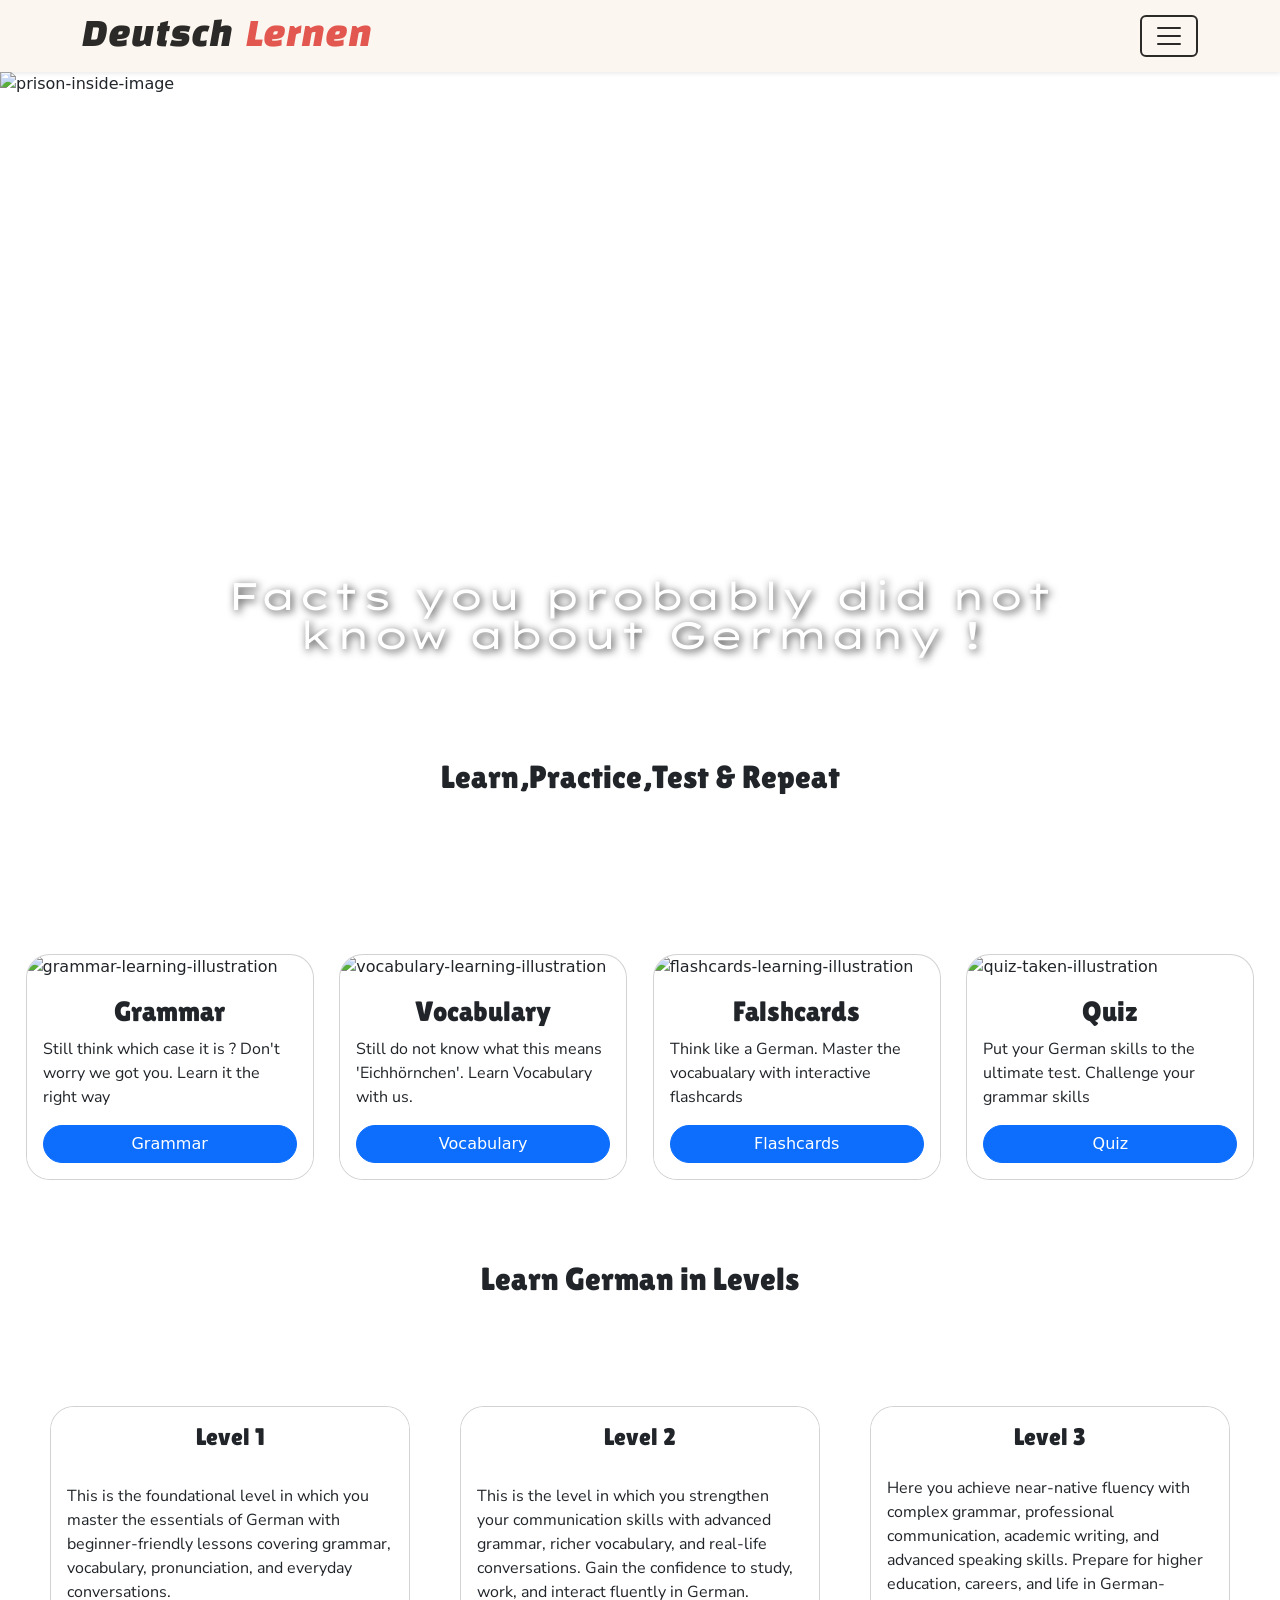
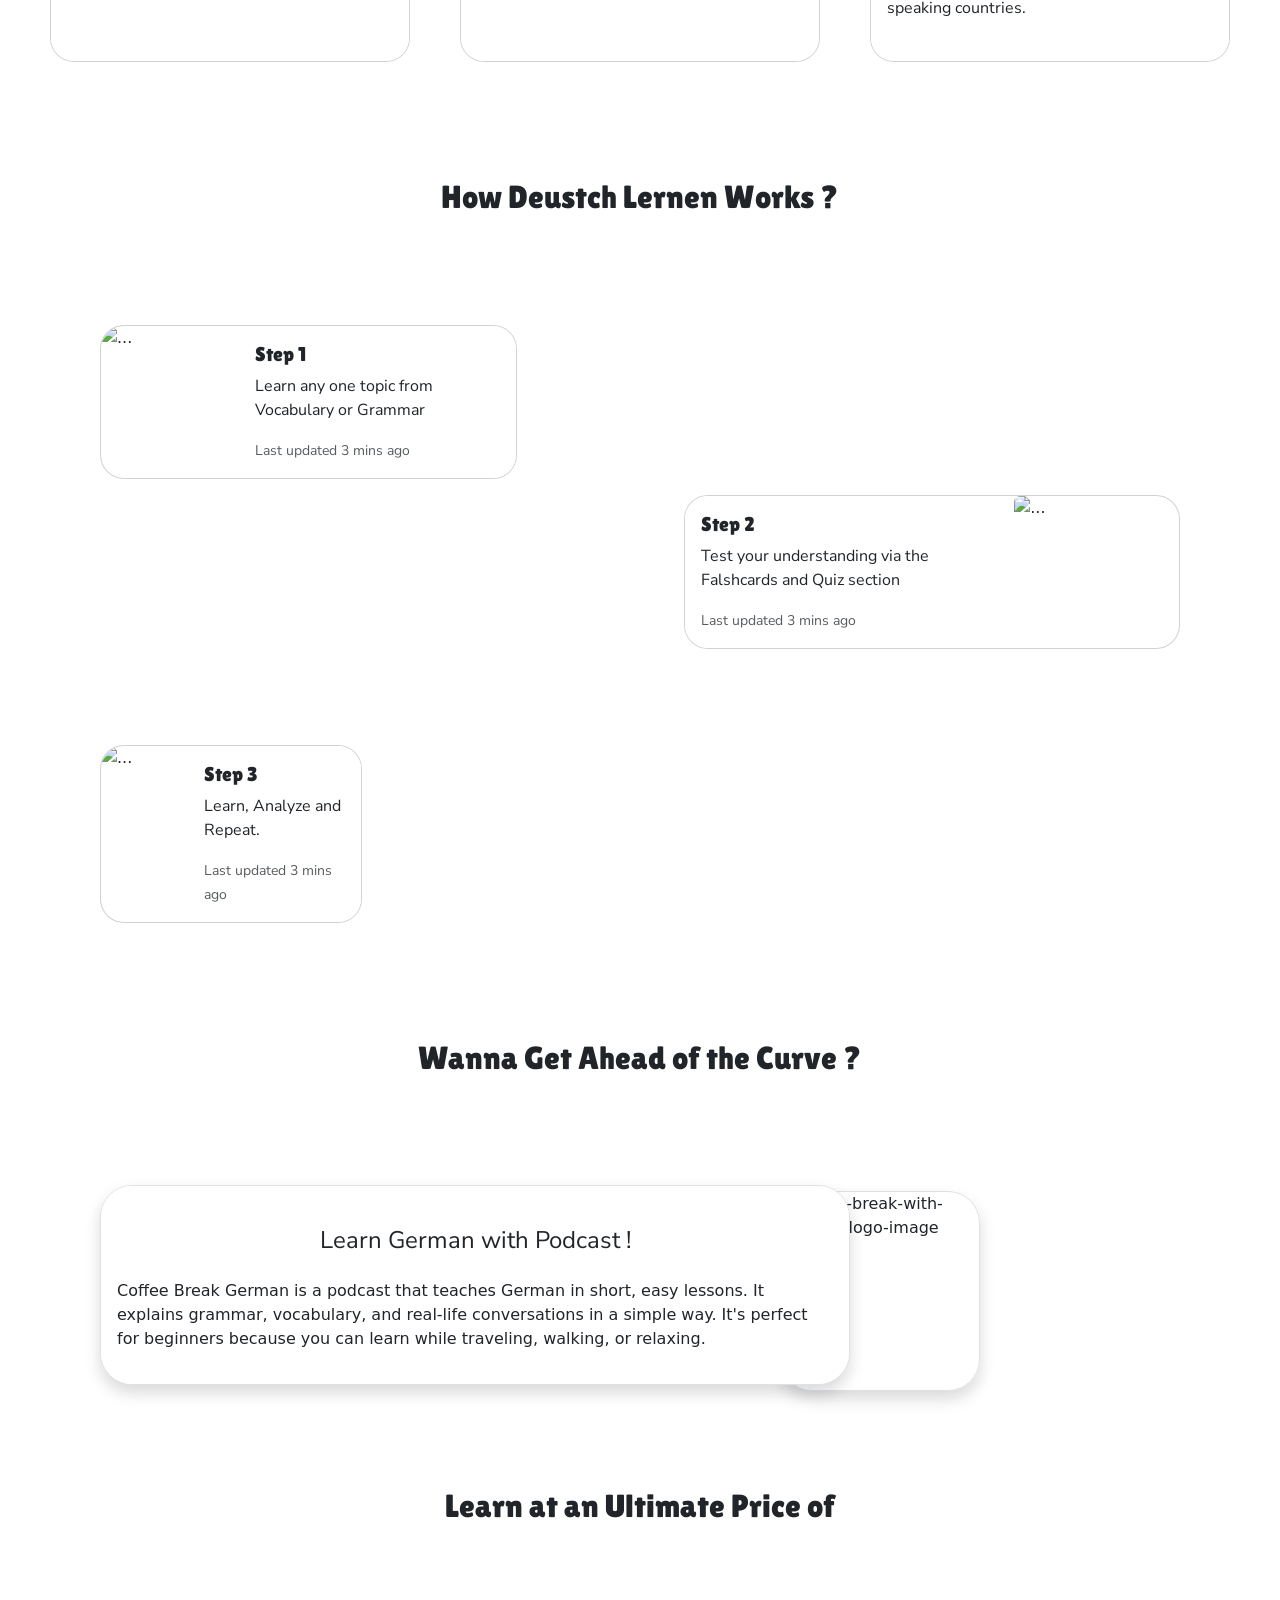
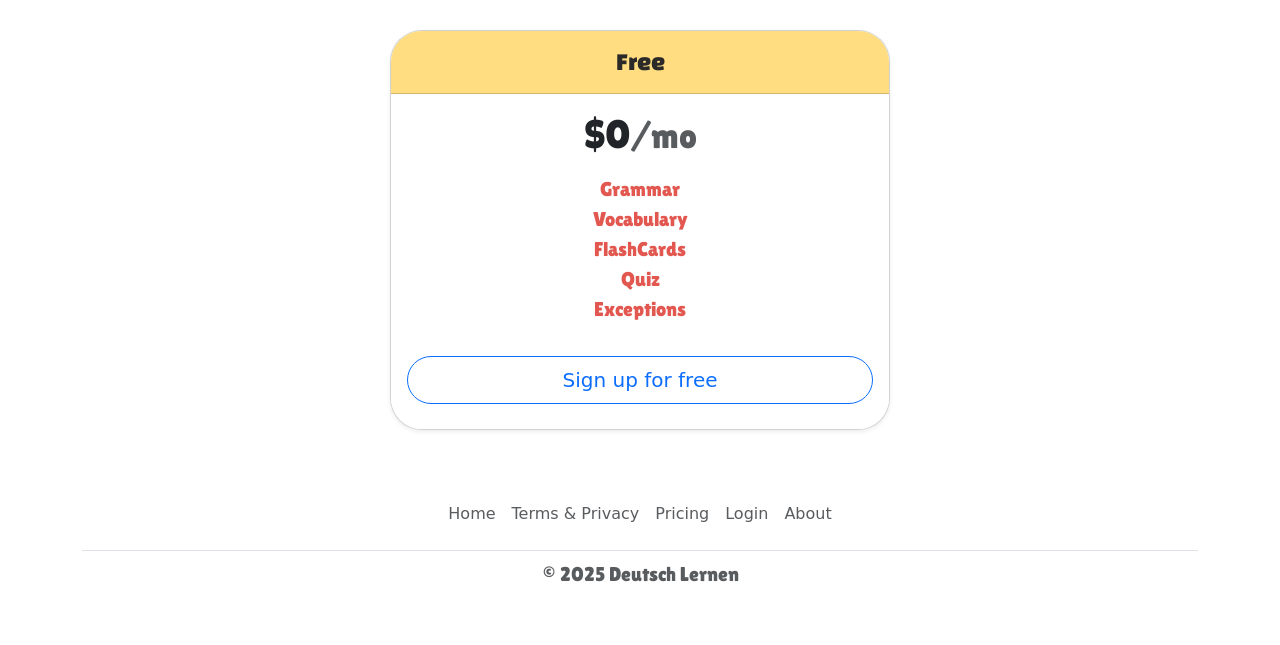
==== index.html @ 16559c10 "Refactor HTML structure and update content Updated links for Login, Vocabulary, and Quiz sections. C" ====
<!DOCTYPE html>
<html lang="en">
<head>
    <meta charset="UTF-8">
    <meta name="viewport" content="width=device-width, initial-scale=1.0">
    <title>Home-Page</title>
    <link rel="preconnect" href="https://fonts.googleapis.com">
    <link rel="preconnect" href="https://fonts.gstatic.com" crossorigin>
    <link href="https://fonts.googleapis.com/css2?family=Changa+One:ital@0;1&display=swap" rel="stylesheet">
    <link href="https://fonts.googleapis.com/css2?family=Lexend+Zetta:wght@400&display=swap" rel="stylesheet">
    <link rel="preconnect" href="https://fonts.googleapis.com">
    <link rel="preconnect" href="https://fonts.gstatic.com" crossorigin>
    <link href="https://fonts.googleapis.com/css2?family=Changa+One&family=Germania+One&family=Lato:ital,wght@0,100;0,300;0,400;0,700;0,900;1,100;1,300;1,400;1,700;1,900&family=Lilita+One&family=Lobster+Two:ital,wght@0,400;0,700;1,400;1,700&family=Playfair+Display:ital,wght@0,400..900;1,400..900&family=Playwrite+AU+VIC+Guides&display=swap" rel="stylesheet">
    <link rel="preconnect" href="https://fonts.googleapis.com">
    <link rel="preconnect" href="https://fonts.gstatic.com" crossorigin>
    <link href="https://fonts.googleapis.com/css2?family=Changa+One&family=Germania+One&family=Lato:ital,wght@0,100;0,300;0,400;0,700;0,900;1,100;1,300;1,400;1,700;1,900&family=Lilita+One&family=Lobster+Two:ital,wght@0,400;0,700;1,400;1,700&family=Nunito+Sans:ital,opsz,wght@0,6..12,200..1000;1,6..12,200..1000&family=Oswald:wght@200..700&family=Playfair+Display:ital,wght@0,400..900;1,400..900&family=Playwrite+AU+VIC+Guides&display=swap" rel="stylesheet">
    <link rel="preconnect" href="https://fonts.googleapis.com">
    <link rel="preconnect" href="https://fonts.gstatic.com" crossorigin>
    <link href="https://fonts.googleapis.com/css2?family=Changa+One&family=Germania+One&family=Lato:ital,wght@0,100;0,300;0,400;0,700;0,900;1,100;1,300;1,400;1,700;1,900&family=Lilita+One&family=Lobster+Two:ital,wght@0,400;0,700;1,400;1,700&family=Nunito+Sans:ital,opsz,wght@0,6..12,200..1000;1,6..12,200..1000&family=Oswald:wght@200..700&family=Playfair+Display:ital,wght@0,400..900;1,400..900&family=Playwrite+AU+VIC+Guides&display=swap" rel="stylesheet">
    <link rel="stylesheet" href="https://cdn.jsdelivr.net/npm/bootstrap-icons@1.13.1/font/bootstrap-icons.min.css">
    <link href="https://cdn.jsdelivr.net/npm/bootstrap@5.3.8/dist/css/bootstrap.min.css" rel="stylesheet" integrity="sha384-sRIl4kxILFvY47J16cr9ZwB07vP4J8+LH7qKQnuqkuIAvNWLzeN8tE5YBujZqJLB" crossorigin="anonymous">
    <link rel="stylesheet" href="home.css">
</head>
<body>
    <header data-bs-theme="dark"> 
    <div class="collapse text-bg-dark" id="navbarHeader"> 
        <div class="container"> 
            <div class="row"> 
                <div class="col-sm-4 py-4"> 
                    <h4>Home</h4> 
                    <h4><a href="vocabulary.html" class="text-white" style="text-decoration: none;">Vocabulary</a></h4>
                    <h4><a href="grammar.html" style="text-decoration: none; color: white;">Grammar</a></h4> 
                    <h4>Flash Cards</h4>
                </div>
                
                <div class="col-sm-4 py-4">
                    <h4>Quiz</h4> 
                    <h4>Translator</h4>
                    <h4>Dictionary</h4> 
                    <h4>Exceptions</h4>
                </div>    

                <div class="col-sm-4 py-4"> 
                    <h4>Contact</h4> 
                    <ul class="list-unstyled"> 
                        <li><a href="#" class="text-white">Follow on X</a></li> 
                        <li><a href="#" class="text-white">Like on Facebook</a></li> 
                        <li><a href="#" class="text-white">Email me</a></li> 
                    </ul>
                    <h4><a href="login.html" class="text-white" style="text-decoration: none;">Login</a></h4>
                    <h4><a href="sign.html" class="text-white" style="text-decoration: none;">Sign-in</a></h4>
                    <h4><a href="about.html" class="text-white" style="text-decoration: none;">About</a></h4> 
                </div> 
            </div> 
        </div> 
    </div> 

<div class="navbar navbar-light shadow-sm"> 
    <div class="container"> 
       <h1>
            <span class="deu">Deutsch</span> 
            <span class="lern">Lernen</span>
        </h1>
        <button class="navbar-toggler" type="button" data-bs-toggle="collapse" data-bs-target="#navbarHeader" aria-controls="navbarHeader" aria-expanded="false" aria-label="Toggle navigation"> 
        <span class="navbar-toggler-icon"></span> 
        </button> 
    </div> 
</div> 
    </header>

    <div class="container-fluid px-0">
    <div id="carouselExampleInterval" class="carousel slide" data-bs-ride="carousel">
        <div class="carousel-inner">

             <div class="carousel-item active" data-bs-interval="5000">
                <img src="../Facts/fact-main.jpg" class="d-block w-100" alt="prison-inside-image">
                <div class="carousel-caption d-flex d-md-block">
                    <h5>Facts you probably did not know about Germany !</h5>
                </div> 
            </div>   

            <div class="carousel-item" data-bs-interval="2000">
                <img src="../Facts/prsion-fact-whole.jpg" class="d-block w-100" alt="prison-inside-image">
                <div class="carousel-caption d-flex d-md-block">
                    <h5>Escaping from prison is not illegal</h5>
                    <p>In Germany, attempting to break out of jail is not punishable by law. It’s considered a basic human instinct to seek freedom, as long as no other crimes (like hurting someone) are committed during the escape.</p>
                </div> 
            </div>   

            <div class="carousel-item" data-bs-interval="2000">
                <img src="../Facts/fanta-fact.jpg" class="d-block w-100" alt="fanta-car-image">
                <div class="carousel-caption d-flex d-md-block">
                    <h5>Fanta was invented in Germany</h5>
                    <p>During WWII when Coca-Cola syrup couldn’t be imported due to the war, the German branch of the company created a new drink using available ingredients and that’s how Fanta was born.</p>
                </div>
            </div>

            <div class="carousel-item" data-bs-interval="2000">
                <img src="../Facts/baby-fact-two.jpg" class="d-block w-100" alt="baby-face-image">
                <div class="carousel-caption d-flex d-md-block">
                <h5>Baby name and The Government</h5>
                <p>German authorities (the Standesamt) can reject a baby name if they believe it could harm the child’s well-being or is inappropriate. There are strict rules around this.</p>
                </div>
            </div>

            <div class="carousel-item" data-bs-interval="2000">
                <img src="../Facts/beer-fact.jpg" class="d-block w-100" alt="beer-cheers-image">
                <div class="carousel-caption d-flex d-md-block">
                    <h5>Beer is legally considered a food</h5>
                    <p>In Germany, beer counts as a staple food item rather than just an alcoholic drink. This cultural view makes it perfectly normal to enjoy beer with lunch or dinner and in some places, it has even been cheaper than bottled water. Germany’s beer culture is incredibly deep and diverse over 1,300–1,500 breweries and thousands of beer varieties!</p>
                </div>
            </div>

            <div class="carousel-item" data-bs-interval="2000">
                <img src="../Facts/zoo-fact.jpg" class="d-block w-100" alt="zoo-animal-image">
                <div class="carousel-caption d-flex d-md-block">
                    <h5>Zoos'</h5>
                    <p>With over 400 zoos, Germany leads the world in this category, a reflection of its strong emphasis on wildlife, education, and conservation.</p>
                </div>
            </div>

            <div class="carousel-item" data-bs-interval="2000">
                <img src="../Facts/black-forest-fact.jpg" class="d-block w-100" alt="black-forest-cake-image">
                <div class="carousel-caption d-flex d-md-block">
                    <h5>The Black Forest</h5>
                    <p>The famous Black Forest Cake is named after Germany's Black Forest region because it traditionally contains Kirsch the cherry brandy which was made there.</p>
                </div>
            </div>

        </div>

        <button class="carousel-control-prev" type="button" data-bs-target="#carouselExampleInterval" data-bs-slide="prev">
            <span class="carousel-control-prev-icon" aria-hidden="true"></span>
            <span class="visually-hidden">Previous</span>
        </button>

        <button class="carousel-control-next" type="button" data-bs-target="#carouselExampleInterval" data-bs-slide="next">
            <span class="carousel-control-next-icon" aria-hidden="true"></span>
            <span class="visually-hidden">Next</span>
        </button>
    </div>
    </div>



<div class="tagline-container d-flex justify-content-md-evenly align-items-md-center mt-3">
    <h2 style="margin-top: 40px;">Learn,Practice,Test & Repeat</h2>
</div>


<div class="d-flex justify-content-md-evenly align-items-md-center rounded-5 mx-auto style-box">
        
    <div class="slide-wrapper">
        <div class="card topics-card" style="width: 18rem;">
            <img src="../Home-Page-Images/grammar-learning.svg" class="card-img-top" alt="grammar-learning-illustration">
            <div class="card-body" style="background-color: white;">
                <h3 class="card-title text-center">Grammar</h3>
                <p class="card-text">Still think which case it is ? Don't worry we got you. Learn it the right way</p>
                <a href="grammar.html" class="btn btn-primary d-block mx-auto">Grammar</a>
            </div>
        </div>
    </div>   
    
    <div class="slide-wrapper">
        <div class="card topics-card" style="width: 18rem;">
            <img src="../Home-Page-Images/vocabulary-learning.svg" class="card-img-top" alt="vocabulary-learning-illustration">
            <div class="card-body" style="background-color: white;">
                <h3 class="card-title text-center">Vocabulary</h3>
                <p class="card-text">Still do not know what this means 'Eichhörnchen'. Learn Vocabulary with us.</p>
                <a href="vocabulary.html" class="btn btn-primary d-block mx-auto">Vocabulary</a>
            </div>
        </div>
    </div>
    

    <div class="slide-wrapper">
        <div class="card topics-card" style="width: 18rem;">
            <img src="../Home-Page-Images/flashcard-learning.svg" class="card-img-top" alt="flashcards-learning-illustration">
            <div class="card-body" style="background-color: white;">
                <h3 class="card-title text-center">Falshcards</h3>
                <p class="card-text text-break">Think like a German. Master the vocabualary with interactive flashcards</p>
                <a href="#" class="btn btn-primary d-block mx-auto">Flashcards</a>
            </div>
        </div>
    </div>
    
    <div class="slide-wrapper">
        <div class="card topics-card" style="width: 18rem;">
            <img src="../Home-Page-Images/quiz-taken.svg" class="card-img-top" alt="quiz-taken-illustration">
            <div class="card-body" style="background-color: white;">
                <h3 class="card-title text-center">Quiz</h3>
                <p class="card-text">Put your German skills to the ultimate test. Challenge your grammar skills</p>
                <a href="#" class="btn btn-primary d-block mx-auto">Quiz</a>
            </div>
        </div>
    </div>
    

</div>



<div class="text-punch-style d-flex justify-content-md-evenly align-items-md-center">
    <h2 style="margin-top: 80px;">Learn German in Levels</h2>
</div>

<div class="d-flex justify-content-md-evenly align-items-md-center" style="margin-top: 100px;">

    <div class="card mb-3 level-card-style" style="width: 22.5rem; height: 16rem;">
        <div class="card-body">
            <h4 class="card-title text-center">Level 1</h4>
            <p class="card-text py-4">This is the foundational level in which you master the essentials of German with beginner-friendly lessons covering grammar, vocabulary, pronunciation, and everyday conversations.</p>
        </div>
    </div>

    <div class="card mb-3 level-card-style" style="width: 22.5rem; height: 16rem;">
        <div class="card-body">
            <h4 class="card-title text-center">Level 2</h4>
            <p class="card-text py-4">This is the level in which you strengthen your communication skills with advanced grammar, richer vocabulary, and real-life conversations. Gain the confidence to study, work, and interact fluently in German.</p>
        </div>
    </div>

    <div class="card mb-3 level-card-style" style="width: 22.5rem; height: 16rem;">
        <div class="card-body">
            <h4 class="card-title text-center">Level 3</h4>
            <p class="card-text py-3">Here you achieve near-native fluency with complex grammar, professional communication, academic writing, and advanced speaking skills. Prepare for higher education, careers, and life in German-speaking countries.</p>
        </div>
    </div>

</div>



<div class="d-flex justify-content-md-center align-items-md-center">
    <h2 style="margin-top: 100px;">How Deustch Lernen Works ?</h2>
</div>

<div class="d-flex justify-content-md-start align-items-md-center" style="margin-left: 100px; margin-top: 100px;">

    <div class="card mb-3" style="max-width: 540px;">
        <div class="row g-0">

            <div class="col-md-4">
                <img src="..." class="img-fluid rounded-start" alt="...">
            </div>

            <div class="col-md-8">
                <div class="card-body">
                    <h5 class="card-title">Step 1</h5>
                    <p class="card-text">Learn any one topic from Vocabulary or Grammar</p>
                    <p class="card-text"><small class="text-body-secondary">Last updated 3 mins ago</small></p>
                </div>
            </div>
        </div>
    </div>

</div>

<div class="d-flex justify-content-md-end align-items-md-center" style="margin-right:100px;">

    <div class="card mb-3" style="max-width: 540px;">
        <div class="row g-0">
            <div class="col-md-8">
                <div class="card-body">
                    <h5 class="card-title">Step 2</h5>
                    <p class="card-text">Test your understanding via the Falshcards and Quiz section</p>
                    <p class="card-text"><small class="text-body-secondary">Last updated 3 mins ago</small></p>
                </div>
            </div>

            <div class="col-md-4">
                <img src="..." class="img-fluid rounded-start" alt="...">
            </div>

            
        </div>
    </div>

</div>
    

<div class="d-flex justify-content-md-start align-items-md-center" style="margin-left: 100px; margin-top: 80px;">

     <div class="card mb-3" style="max-width: 540px;">
        <div class="row g-0">
            
            <div class="col-md-4">
                <img src="..." class="img-fluid rounded-start" alt="...">
            </div>

            <div class="col-md-8">
                <div class="card-body">
                    <h5 class="card-title">Step 3</h5>
                    <p class="card-text">Learn, Analyze and Repeat.</p>
                    <p class="card-text"><small class="text-body-secondary">Last updated 3 mins ago</small></p>
                </div>
            </div>
        </div>
    </div>

</div>



<div class="d-flex justify-content-md-center align-items-md-center">
    <h2 style="margin-top: 100px;">Wanna Get Ahead of the Curve ?</h2>
</div>


<div class="extra-box-style card mb-3 border rounded-5 shadow">
    <div class="card-body">
        <h4 class="card-title podcast-text-advice text-center mt-4">Learn German with Podcast !</h4>
        <p class="mt-4 px-auto">Coffee Break German is a podcast that teaches German in short, easy lessons. It explains grammar, vocabulary, and real-life conversations in a simple way. It's perfect for beginners because you can learn while traveling, walking, or relaxing.</p>
    </div>
    
</div>

<div class="d-flex justify-content-md-end align-items-md-center" style="margin-top: -210px; margin-right: 300px;">
    <div class="image-container border rounded-5 shadow">
        <img src="../Vocabulary-images/CBG.jpg" alt="coffee-break-with-german-logo-image" class="fit-img">
    </div>
</div>
  

<div class="d-flex justify-content-md-center align-items-md-center mt-5">
    <h2 class="price-text mt-5 text-center">Learn at an Ultimate Price of</h2>
</div>

<div class="d-flex justify-content-md-center align-items-md-center mt-5">
    <div class="price-style card mt-5 rounded-5 shadow-sm">
        <div class="card-header py-3"> 
            <h4 class="my-0 fw-normal text-center">Free</h4> 
        </div> 
        <div class="card-body"> 
            <h1 class="card-title pricing-card-title text-center">$0<small class="text-body-secondary fw-light">/mo</small></h1> 
                <ul class="list-unstyled mt-3 mb-4 text-center"> 
                    <li>Grammar</li> 
                    <li>Vocabulary</li> 
                    <li>FlashCards</li> 
                    <li>Quiz</li>
                    <li>Exceptions</li>
                    <li></li>
                </ul> 
            <button type="button" class="w-100 btn btn-lg btn-outline-primary mt-2">Sign up for free</button> 
        </div> 
    </div>
</div>
   


<div class="container mt-5"> 
    <footer class="py-3 my-4"> 
        <ul class="nav justify-content-center border-bottom pb-3" style=" font-size: 16px;"> 
            <li class="nav-item"><a href="index.html" class="nav-link px-2 text-body-secondary">Home</a></li> 
            <li class="nav-item"><a href="#" class="nav-link px-2 text-body-secondary">Terms & Privacy</a></li> 
            <li class="nav-item"><a href="#" class="nav-link px-2 text-body-secondary">Pricing</a></li> 
            <li class="nav-item"><a href="login.html" class="nav-link px-2 text-body-secondary">Login</a></li> 
            <li class="nav-item"><a href="about.html" class="nav-link px-2 text-body-secondary">About</a></li> 
        </ul> 
        <p class="text-decora text-center text-body-secondary mt-2">© 2025 Deutsch Lernen</p> 
    </footer> 
</div>

   
<script src="https://cdn.jsdelivr.net/npm/bootstrap@5.3.8/dist/js/bootstrap.bundle.min.js" integrity="sha384-FKyoEForCGlyvwx9Hj09JcYn3nv7wiPVlz7YYwJrWVcXK/BmnVDxM+D2scQbITxI" crossorigin="anonymous"></script> 
<script src="../JS-files/index.js" charset="UTF-8"></script>   
</body>
</html>
---- home.css ----
.carousel {
    height: 70vh;       
}

.carousel-inner,
.carousel-item {
    height: 100%;        
}

.carousel-item img {
    width: 100%;
    height: 100%;
    object-fit: cover;       
    object-position: center center;
}

.carousel-item:nth-child(5) img {
    object-position: center 50%;
}

.carousel-item:nth-child(2) img {
    object-fit: cover;
    object-position: center 25%;
}

.carousel-item:nth-child(3) img{
    object-fit: cover;
    object-position: center 15%;
    
}

.carousel-item:nth-child(4) img{
    object-fit: cover;
    object-position: center 25%;
}

.navbar{
    background-color: #FBF6EF !important;
}

.container-one{
    background-color: #FBF6EF;
}

.deu{
    color: #2B2A28;
    font-family: "Changa One", sans-serif;
    font-weight: 400;
    font-style: italic;
}

.lern{
    color: #E2574F;
    font-family: "Changa One", sans-serif;
    font-weight: 400;
    font-style: italic;
}

.carousel-caption h5{
    font-family: "Lexend Zetta", sans-serif;
    font-weight: 400;
    font-style: normal;
    font-size: clamp(1.5rem, 3vw, 2.5rem);
    text-shadow: 2px 2px 8px rgba(0, 0, 0, 0.8);
    line-height: 1;
}

.carousel-caption p{
    font-family: "Poppins", sans-serif;
    font-weight: 400;
    font-size: 20px;
    text-shadow: 2px 2px 8px rgba(0, 0, 0, 0.8);
    line-height: 1;
}

.card-header{
    background-color: #FFFFFF;

}

.card-header h4{
    color: #2B2A28;
    font-family: "Changa One", sans-serif;
    font-weight: 400;
    font-style: normal;
    font-size: 25px;

}

.card-body{
    background-color: #FFFFFF;
}

.list-unstyled{
    color: #E2574F;
    font-family: "Lilita One", sans-serif;
    font-weight: 400;
    font-style: normal;
    font-size: 20px;
}

h2{
    font-family: "Lilita One", sans-serif;
    font-weight: 400;
    font-style: normal;
}

.lead-two{
    font-family: "Nunito Sans", sans-serif;
    font-weight: 400;
    font-style: normal;
    font-size: 19px;
    color: #2B2A28;
}

.lead{
    font-family: "Nunito Sans", sans-serif;
    font-weight: 400;
    font-style: normal;
}

.feat-but{
    font-family: "Nunito Sans", sans-serif;
    font-weight: 400;
    font-style: normal;
}

.navbar-toggler{
    border: 2px solid #2B2A28;
}

.navbar-toggler-icon {
  background-image: url("data:image/svg+xml,%3csvg xmlns='http://www.w3.org/2000/svg' viewBox='0 0 30 30'%3e%3cpath stroke='rgba(43,42,40,1)' stroke-linecap='round' stroke-miterlimit='10' stroke-width='2' d='M4 7h22M4 15h22M4 23h22'/%3e%3c/svg%3e");
}

.text-decora{
    font-family: "Lilita One", sans-serif;
    font-weight: 400;
    font-style: normal;
    font-size: 20px;

}

.feature-bg{
    background-color: #FBF6EF;
    
}

.fw-normal-one{
    color:#2B2A28;
}

.btn-outline-custom{
    --bs-btn-color:  #E2574F;
    --bs-btn-border-color:  #E2574F;
    --bs-btn-hover-color: #fff;
    --bs-btn-hover-bg:  #E2574F;
    --bs-btn-hover-border-color:  #E2574F;
}

.rounded-circle{
    width: 100px;
    height: 100px;
}

.book-image{
    width: 100px;
    height: 100px;
    color: #2B2A28;
}

.style-icon{
    color: #E2574F;
    font-size: 90px;
}

.level-bg{
    background-color: #D6E6F2;
}

.level-two{
  background-color: #FFE5A0;
}

/* .card-body{
   background-color: #FFEEBF;
} */

.card-header{
    background-color: #FFDD80;
}

.container-bg{
    background-color: #2B2A28;
}

.nav-style{
    color: #E2574F !important;
}

.price-bg{
    background-color: #FBF6EF;
}


.btn-outline-warning{
    --bs-btn-color: #E8A33D;
    --bs-btn-border-color: #E8A33D;
    --bs-btn-hover-color: #2B2A28;
    --bs-btn-hover-bg: #E8A33D;
    --bs-btn-hover-border-color: #E8A33D;
}


.featurette-heading{
    color: #2F6E5E;
}

.style-box{
    /* width: 1500px; 
    height: 550px;  */
    margin-top: 50px; 
    background-color: white;
    /* overflow: hidden; */
    margin-top: 150px;
    /* padding: 2rem 1rem;    
    gap: 1.5rem;    */
}


.card{
    border-radius: 24px;
    overflow: hidden;    
}

h2{
    font-family: "Lilita One", sans-serif;
    font-weight: 400;
    font-style: normal;
}

.card-title{
    font-family: "Lilita One", sans-serif;
    font-weight: 400;
    font-style: normal;
}

.card-text{
    font-family: "Nunito Sans", sans-serif;
    font-weight: 400;
    font-style: normal;
}

.btn{
    border-radius: 24px;
}


.extra-box-style {
    width: 750px;
    height: 200px;
    margin-top: 100px;
    margin-left: 100px;
}


.podcast-text-advice{
    font-family: "Nunito Sans", sans-serif;
    font-weight: 400;
    font-style: normal;
}

.image-container{
    width: 200px;
    height: 200px;
    overflow: hidden;
    
    
}

.fit-img {
    width: 100%;
    height: 100%;
    object-fit: contain; 

/* object fit contain basically shrinks the image and object fit cover fills the image completely inside the box */
}

.price-text{
    font-family: "Lilita One", sans-serif;
    font-weight: 400;
    font-style: normal;
}

.price-style{
    width: 500px;
    height: 400px;
}
.slide-wrapper.active{
     -webkit-animation: slide-top 1s cubic-bezier(0.250, 0.460, 0.450, 0.940) both;
	        animation: slide-top 1s cubic-bezier(0.250, 0.460, 0.450, 0.940) both;
}


@-webkit-keyframes slide-top {
  0% {
    -webkit-transform: translateY(0);
            transform: translateY(0);
  }
  100% {
    -webkit-transform: translateY(-100px);
            transform: translateY(-100px);
  }
}
@keyframes slide-top {
  0% {
    -webkit-transform: translateY(0);
            transform: translateY(0);
  }
  100% {
    -webkit-transform: translateY(-100px);
            transform: translateY(-100px);
  }
}


 .topics-card{
     /* transform: scale(1);  */
    transition: transform 0.5s ease;
} 

.topics-card:hover{
    
    transform: scale(1.1);
    transition: transform 0.5s ease;
}



.text-punch-style.active{
      -webkit-animation: slide-top 1s cubic-bezier(0.250, 0.460, 0.450, 0.940) both;
	        animation: slide-top 1s cubic-bezier(0.250, 0.460, 0.450, 0.940) both;
}

@-webkit-keyframes slide-top {
  0% {
    -webkit-transform: translateY(0);
            transform: translateY(0);
  }
  100% {
    -webkit-transform: translateY(-100px);
            transform: translateY(-100px);
  }
}
@keyframes slide-top {
  0% {
    -webkit-transform: translateY(0);
            transform: translateY(0);
  }
  100% {
    -webkit-transform: translateY(-100px);
            transform: translateY(-100px);
  }
}


.level-card-style.active{
    -webkit-animation: slide-top 1s cubic-bezier(0.250, 0.460, 0.450, 0.940) both;
	        animation: slide-top 1s cubic-bezier(0.250, 0.460, 0.450, 0.940) both;
}

@-webkit-keyframes slide-top {
  0% {
    -webkit-transform: translateY(0);
            transform: translateY(0);
  }
  100% {
    -webkit-transform: translateY(-100px);
            transform: translateY(-100px);
  }
}
@keyframes slide-top {
  0% {
    -webkit-transform: translateY(0);
            transform: translateY(0);
  }
  100% {
    -webkit-transform: translateY(-100px);
            transform: translateY(-100px);
  }
}



/*
h4{
    font-family: "Nunito Sans", sans-serif;
    font-weight: 400;
    font-style: normal;
} 
 */


/* .level-card-style{
    width:  500px;
    height: 200px;
} */
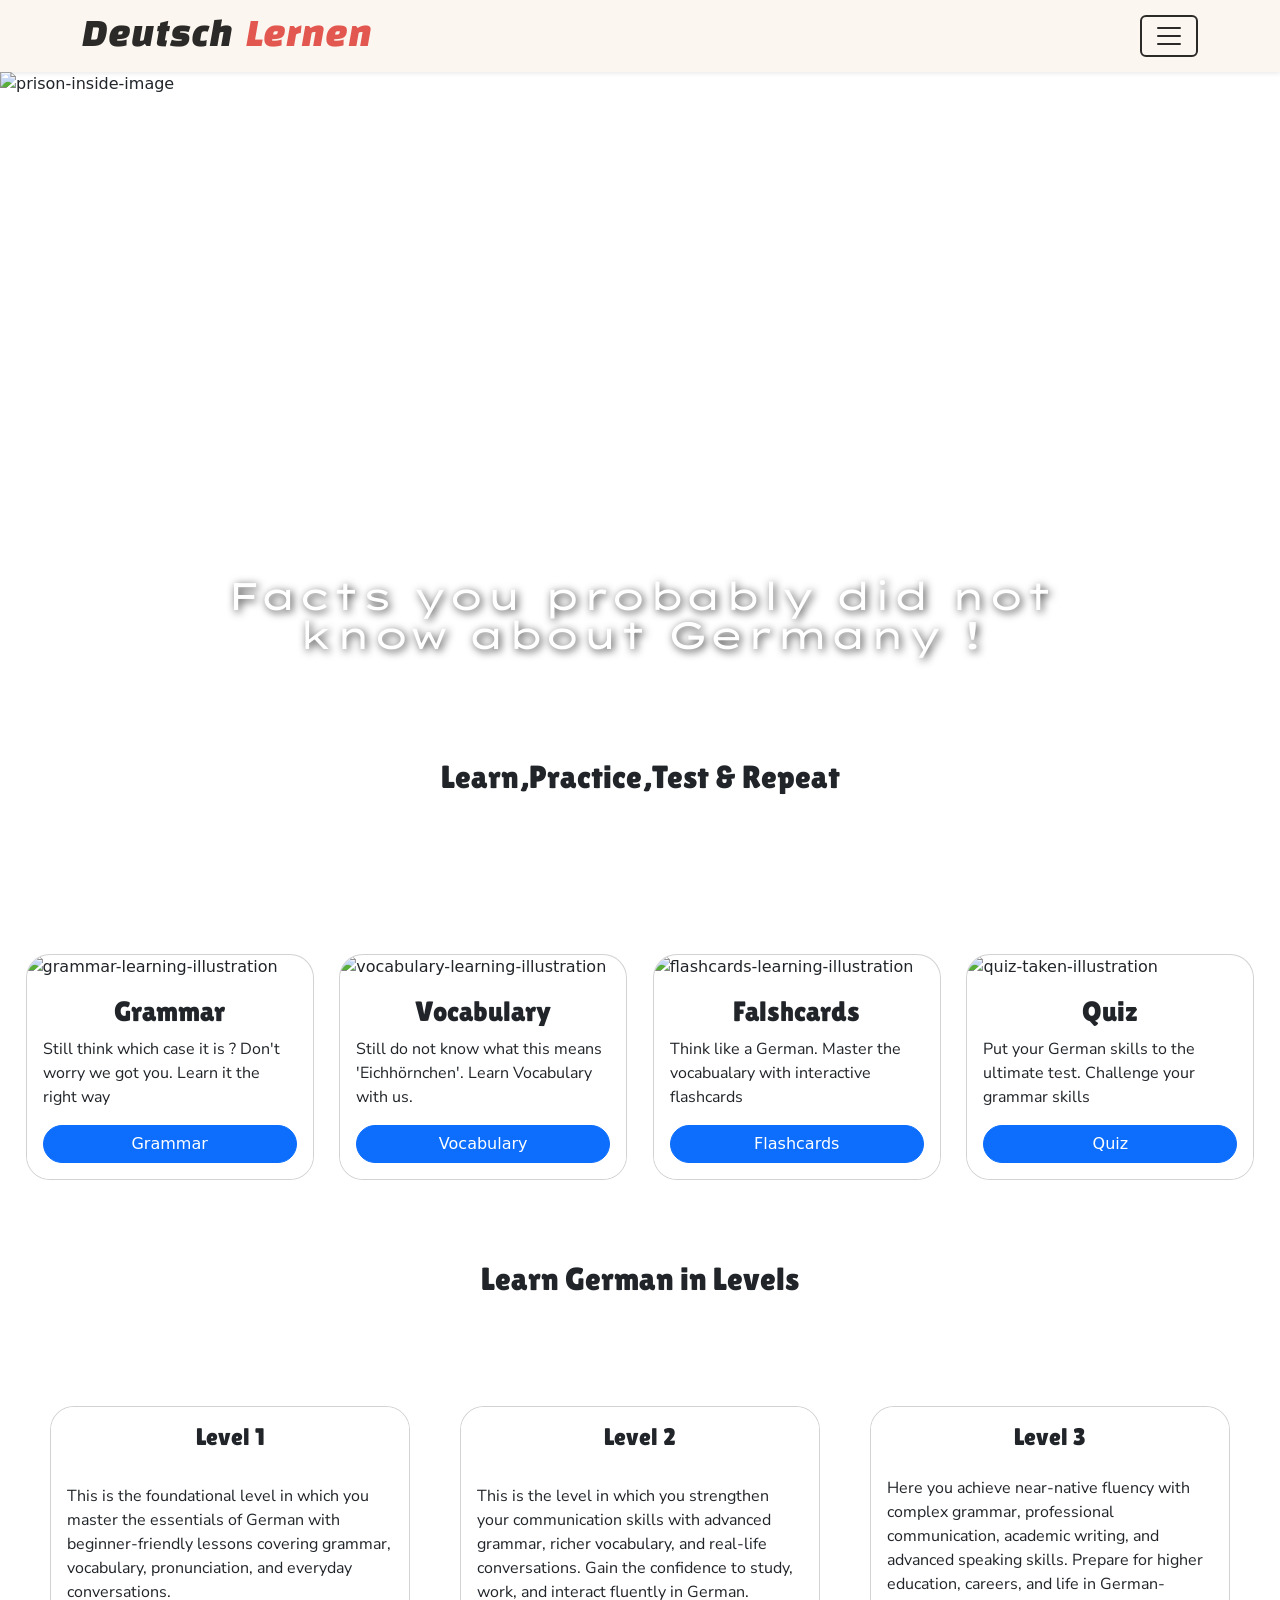
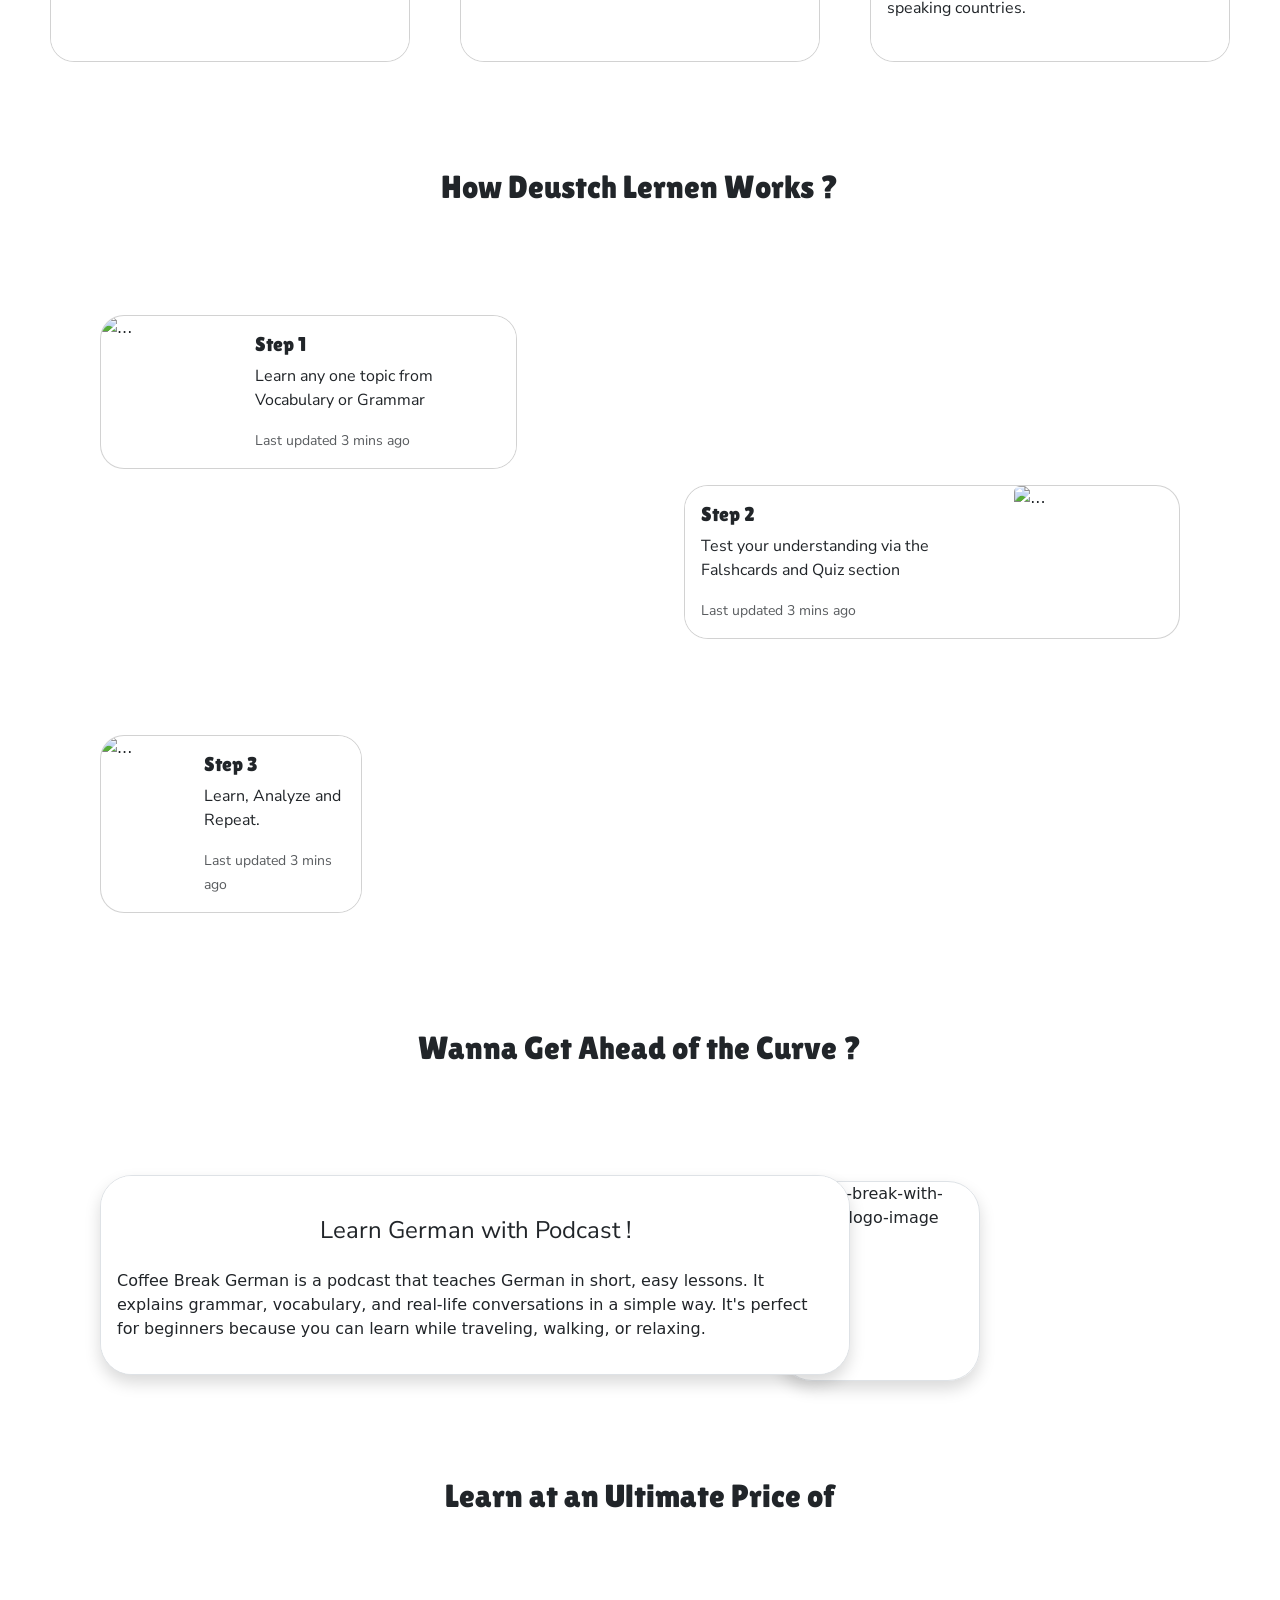
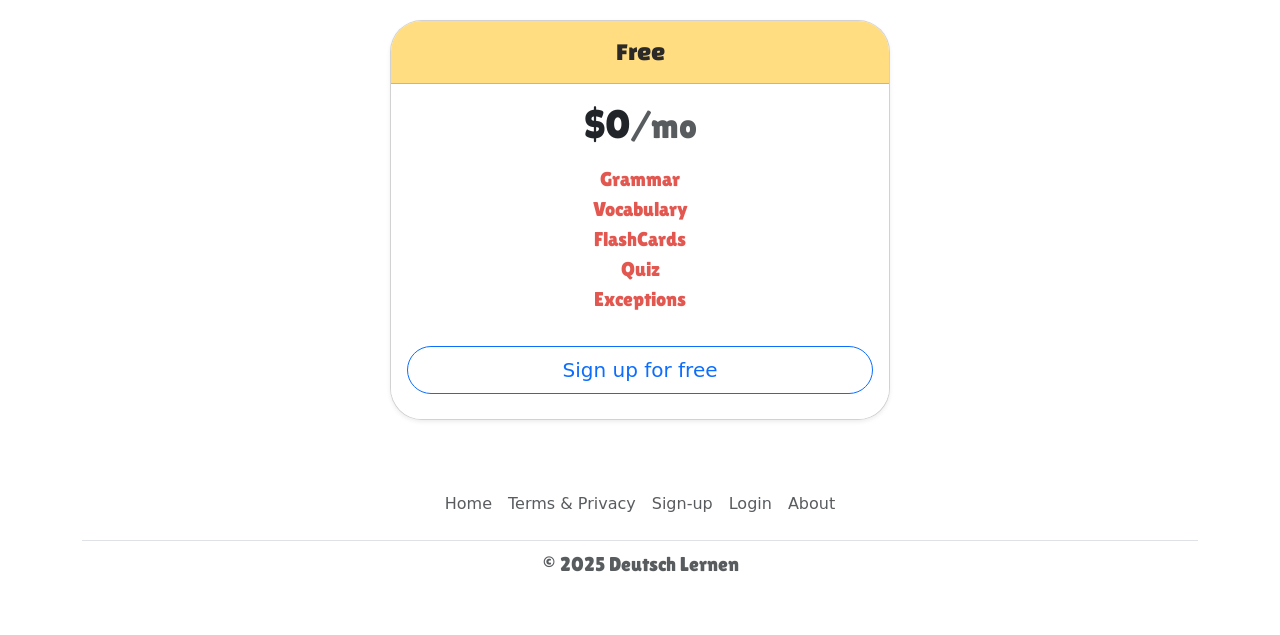
==== commit 282cecfd: "Refactor level card styles and layout Updated card styles for levels and adjusted layout for better " ====
--- a/index.html
+++ b/index.html
@@ -206,38 +206,47 @@
 
 <div class="d-flex justify-content-md-evenly align-items-md-center" style="margin-top: 100px;">
 
-    <div class="card mb-3 level-card-style" style="width: 22.5rem; height: 16rem;">
-        <div class="card-body">
-            <h4 class="card-title text-center">Level 1</h4>
-            <p class="card-text py-4">This is the foundational level in which you master the essentials of German with beginner-friendly lessons covering grammar, vocabulary, pronunciation, and everyday conversations.</p>
-        </div>
-    </div>
-
-    <div class="card mb-3 level-card-style" style="width: 22.5rem; height: 16rem;">
-        <div class="card-body">
-            <h4 class="card-title text-center">Level 2</h4>
-            <p class="card-text py-4">This is the level in which you strengthen your communication skills with advanced grammar, richer vocabulary, and real-life conversations. Gain the confidence to study, work, and interact fluently in German.</p>
-        </div>
-    </div>
-
-    <div class="card mb-3 level-card-style" style="width: 22.5rem; height: 16rem;">
-        <div class="card-body">
-            <h4 class="card-title text-center">Level 3</h4>
-            <p class="card-text py-3">Here you achieve near-native fluency with complex grammar, professional communication, academic writing, and advanced speaking skills. Prepare for higher education, careers, and life in German-speaking countries.</p>
-        </div>
-    </div>
-
-</div>
-
-
-
-<div class="d-flex justify-content-md-center align-items-md-center">
-    <h2 style="margin-top: 100px;">How Deustch Lernen Works ?</h2>
+    <div class="level-card-style">
+        <div class="card mb-3 level-card-pop" style="width: 22.5rem; height: 16rem;">
+            <div class="card-body">
+                <h4 class="card-title text-center">Level 1</h4>
+                <p class="card-text py-4">This is the foundational level in which you master the essentials of German with beginner-friendly lessons covering grammar, vocabulary, pronunciation, and everyday conversations.</p>
+            </div>
+        </div>
+    </div>
+    
+    <div class="level-card-style">
+        <div class="card mb-3 level-card-pop" style="width: 22.5rem; height: 16rem;">
+            <div class="card-body">
+                <h4 class="card-title text-center">Level 2</h4>
+                <p class="card-text py-4">This is the level in which you strengthen your communication skills with advanced grammar, richer vocabulary, and real-life conversations. Gain the confidence to study, work, and interact fluently in German.</p>
+            </div>
+        </div>
+    </div>
+    
+
+    <div class="level-card-style">
+        <div class="card mb-3 level-card-pop" style="width: 22.5rem; height: 16rem;">
+            <div class="card-body">
+                <h4 class="card-title text-center">Level 3</h4>
+                <p class="card-text py-3">Here you achieve near-native fluency with complex grammar, professional communication, academic writing, and advanced speaking skills. Prepare for higher education, careers, and life in German-speaking countries.</p>
+            </div>
+        </div>
+    </div>
+   
+
+</div>
+
+
+
+<div class="text-step-style d-flex justify-content-md-center align-items-md-center">
+    <h2 style="margin-top: 90px;">How Deustch Lernen Works ?</h2>
 </div>
 
 <div class="d-flex justify-content-md-start align-items-md-center" style="margin-left: 100px; margin-top: 100px;">
 
-    <div class="card mb-3" style="max-width: 540px;">
+    <div class="step">
+    <div class="card mb-3 step-card" style="max-width: 540px;">
         <div class="row g-0">
 
             <div class="col-md-4">
@@ -253,12 +262,13 @@
             </div>
         </div>
     </div>
+    </div>
 
 </div>
 
 <div class="d-flex justify-content-md-end align-items-md-center" style="margin-right:100px;">
 
-    <div class="card mb-3" style="max-width: 540px;">
+    <div class="card mb-3 step-card-left" style="max-width: 540px;">
         <div class="row g-0">
             <div class="col-md-8">
                 <div class="card-body">
@@ -353,7 +363,7 @@
         <ul class="nav justify-content-center border-bottom pb-3" style=" font-size: 16px;"> 
             <li class="nav-item"><a href="index.html" class="nav-link px-2 text-body-secondary">Home</a></li> 
             <li class="nav-item"><a href="#" class="nav-link px-2 text-body-secondary">Terms & Privacy</a></li> 
-            <li class="nav-item"><a href="#" class="nav-link px-2 text-body-secondary">Pricing</a></li> 
+            <li class="nav-item"><a href="sign.html" class="nav-link px-2 text-body-secondary">Sign-up</a></li> 
             <li class="nav-item"><a href="login.html" class="nav-link px-2 text-body-secondary">Login</a></li> 
             <li class="nav-item"><a href="about.html" class="nav-link px-2 text-body-secondary">About</a></li> 
         </ul> 
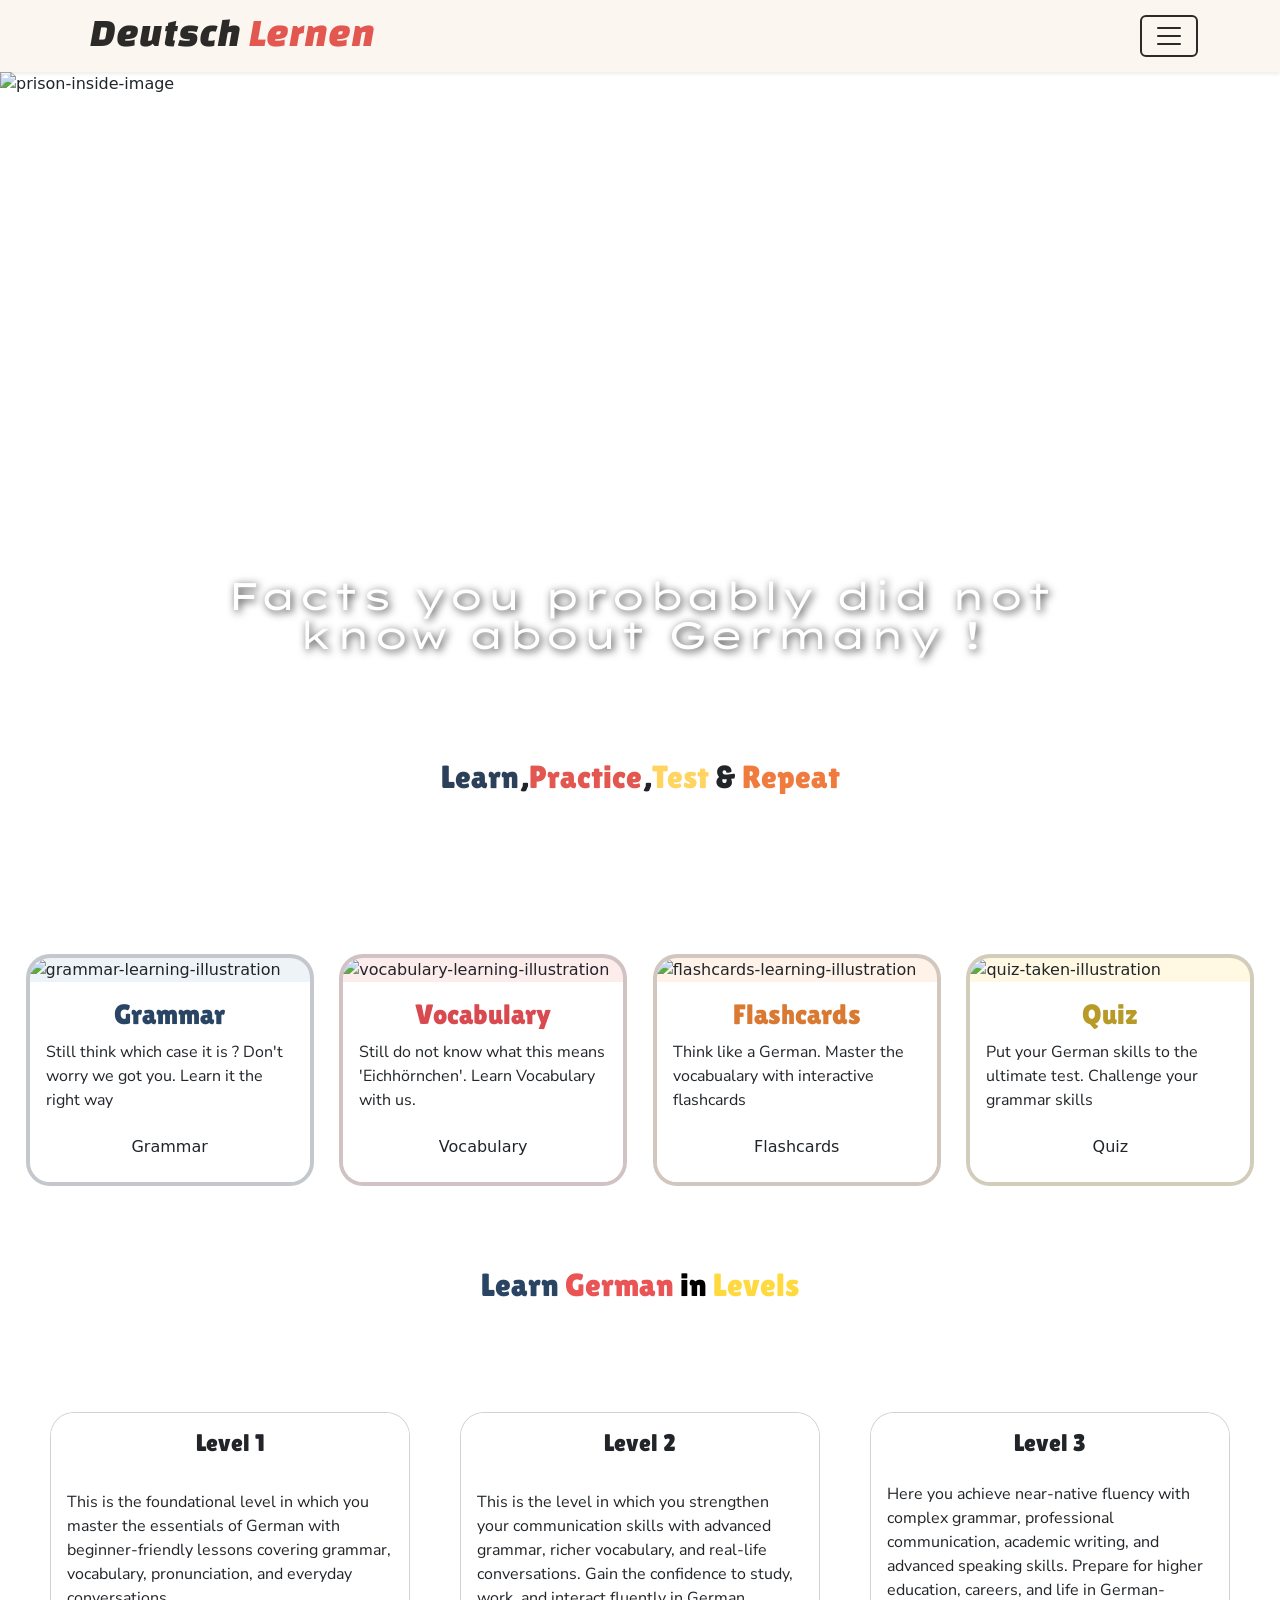
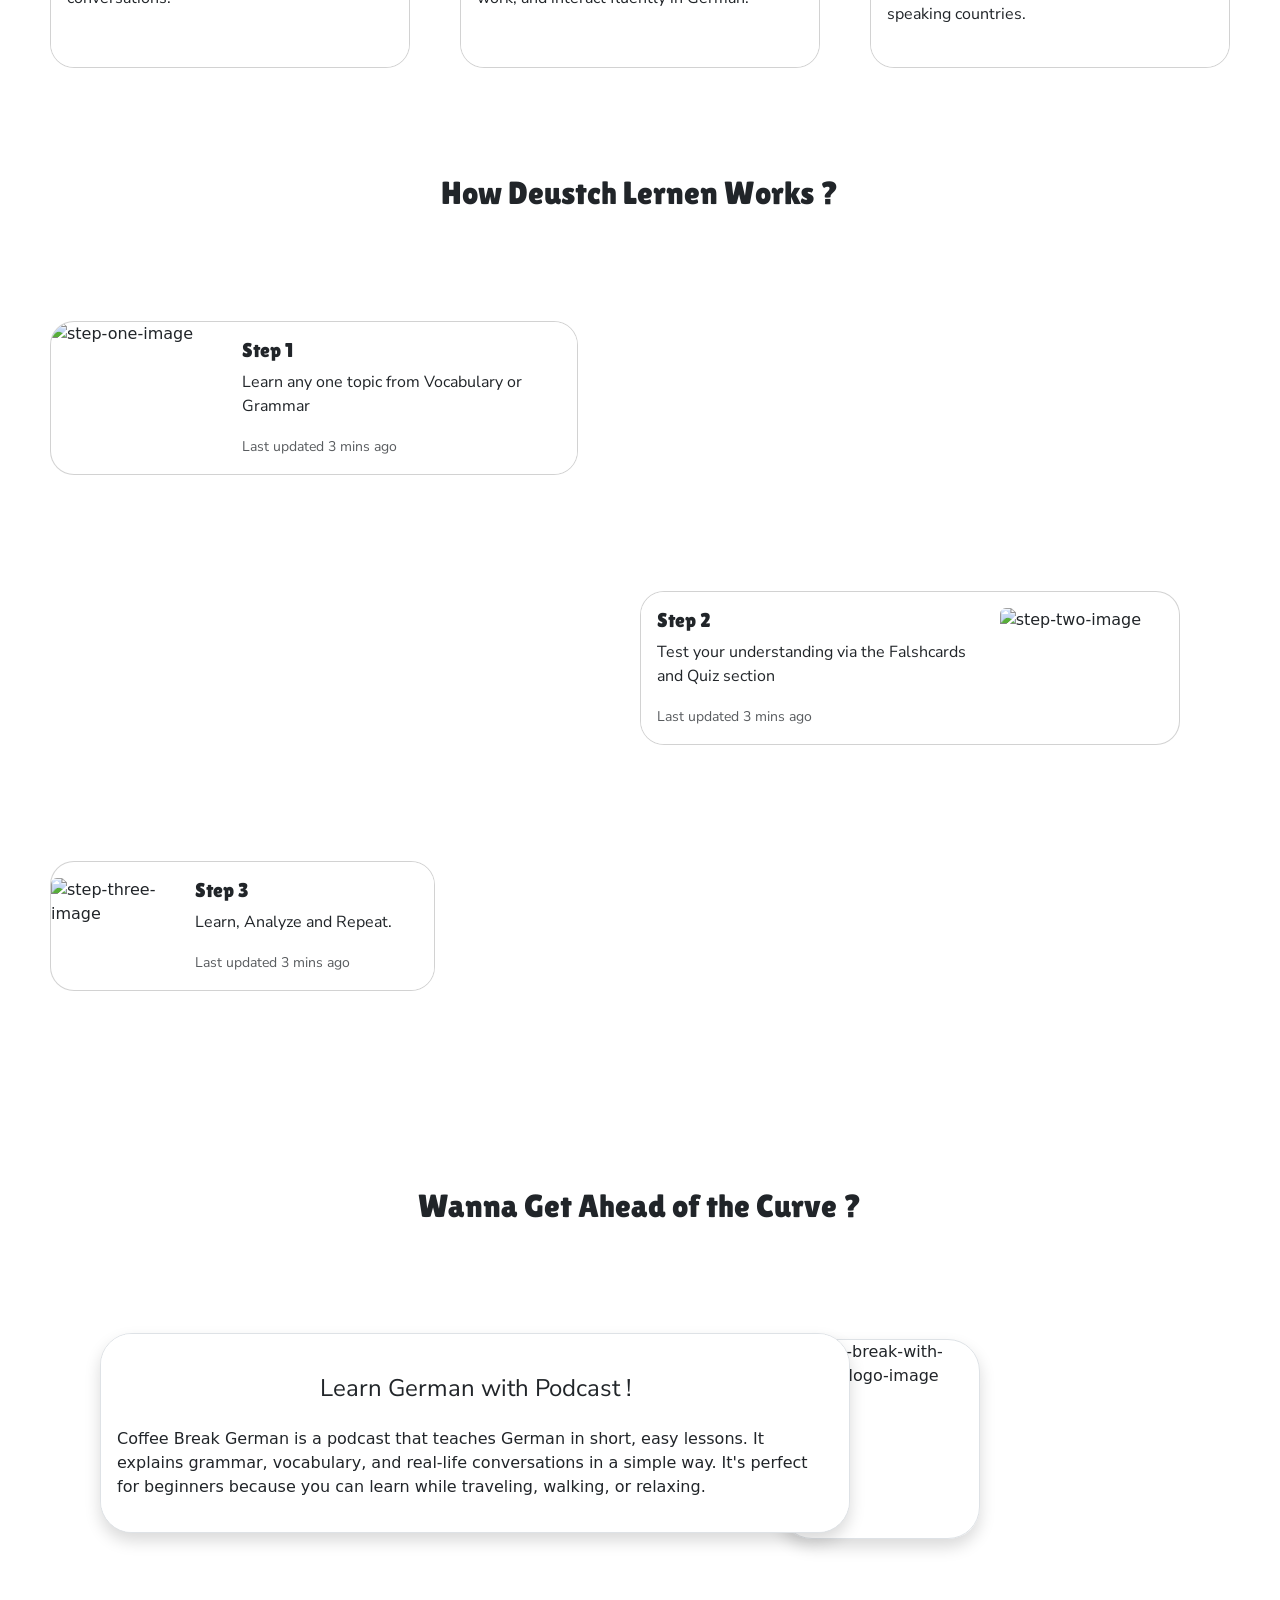
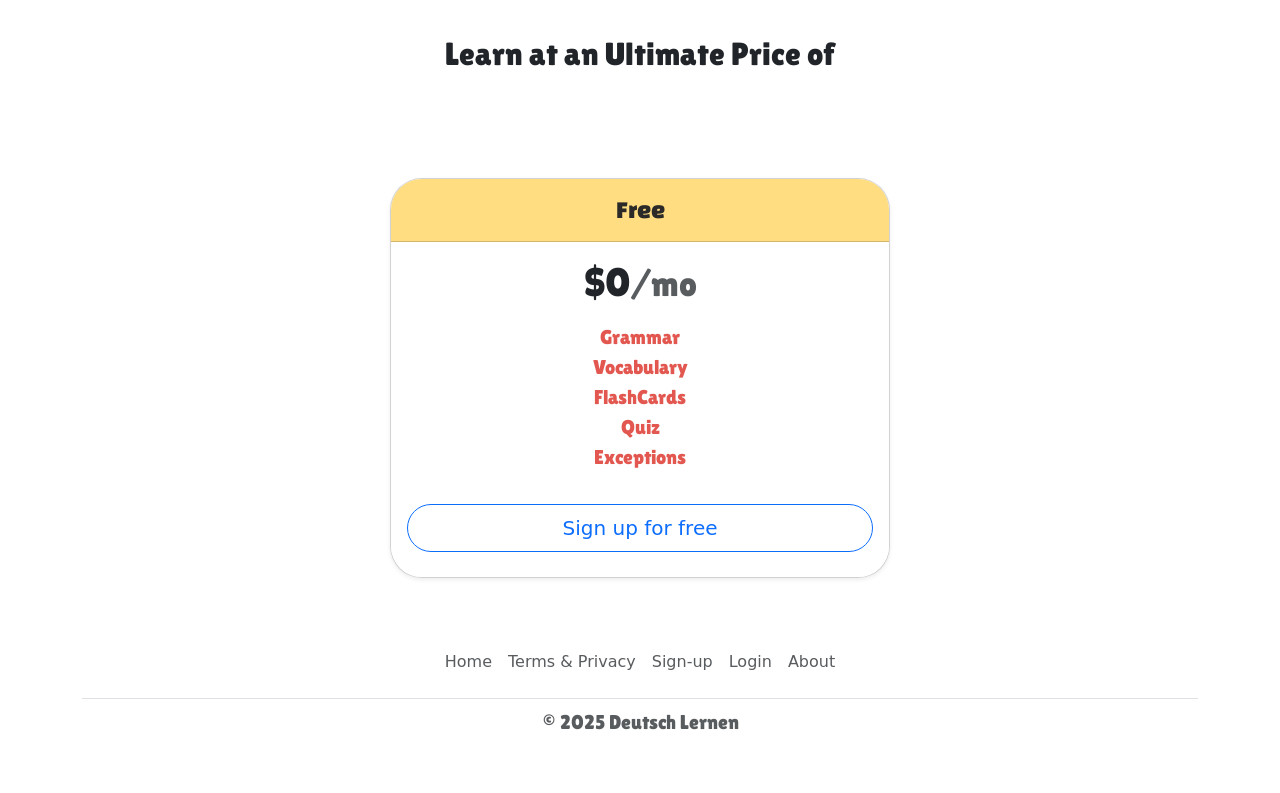
==== commit 99f067b7: "Update index.html" ====
--- a/index.html
+++ b/index.html
@@ -57,10 +57,7 @@
 
 <div class="navbar navbar-light shadow-sm"> 
     <div class="container"> 
-       <h1>
-            <span class="deu">Deutsch</span> 
-            <span class="lern">Lernen</span>
-        </h1>
+       <h1 class="ms-2"><span class="deu">Deutsch</span><span class="lern"> Lernen</span></h1>
         <button class="navbar-toggler" type="button" data-bs-toggle="collapse" data-bs-target="#navbarHeader" aria-controls="navbarHeader" aria-expanded="false" aria-label="Toggle navigation"> 
         <span class="navbar-toggler-icon"></span> 
         </button> 
@@ -144,74 +141,77 @@
 
 
 <div class="tagline-container d-flex justify-content-md-evenly align-items-md-center mt-3">
-    <h2 style="margin-top: 40px;">Learn,Practice,Test & Repeat</h2>
+    <h2 style="margin-top: 40px;"><span style="color: #2D4059;">Learn</span>,<span style="color: #E2574F;">Practice</span>,<span style="color: #FFD460;">Test</span> & <span style="color: #F07B3F;">Repeat</span></h2>
 </div>
 
 
 <div class="d-flex justify-content-md-evenly align-items-md-center rounded-5 mx-auto style-box">
         
     <div class="slide-wrapper">
-        <div class="card topics-card" style="width: 18rem;">
+        <div class="card topics-card border-4" style="width: 18rem;background-color:#EEF3F8;">
             <img src="../Home-Page-Images/grammar-learning.svg" class="card-img-top" alt="grammar-learning-illustration">
             <div class="card-body" style="background-color: white;">
-                <h3 class="card-title text-center">Grammar</h3>
+                <h3 class="card-title text-center" style="color: #294563;">Grammar</h3>
                 <p class="card-text">Still think which case it is ? Don't worry we got you. Learn it the right way</p>
-                <a href="grammar.html" class="btn btn-primary d-block mx-auto">Grammar</a>
+                <a href="/signup" class="btn btn-outline-custom-grammar d-block mx-auto">Grammar</a>
             </div>
         </div>
     </div>   
     
     <div class="slide-wrapper">
-        <div class="card topics-card" style="width: 18rem;">
+        <div class="card topics-card border-4" style="width: 18rem;background-color: #FDECEC;">
             <img src="../Home-Page-Images/vocabulary-learning.svg" class="card-img-top" alt="vocabulary-learning-illustration">
             <div class="card-body" style="background-color: white;">
-                <h3 class="card-title text-center">Vocabulary</h3>
+                <h3 class="card-title text-center" style="color: #D94A50;">Vocabulary</h3>
                 <p class="card-text">Still do not know what this means 'Eichhörnchen'. Learn Vocabulary with us.</p>
-                <a href="vocabulary.html" class="btn btn-primary d-block mx-auto">Vocabulary</a>
+                <a href="vocabulary.html" class="btn btn-outline-custom-vocab d-block mx-auto">Vocabulary</a>
             </div>
         </div>
     </div>
     
 
     <div class="slide-wrapper">
-        <div class="card topics-card" style="width: 18rem;">
+        <div class="card topics-card border-4" style="width: 18rem; background-color: #FFF2E8;">
             <img src="../Home-Page-Images/flashcard-learning.svg" class="card-img-top" alt="flashcards-learning-illustration">
             <div class="card-body" style="background-color: white;">
-                <h3 class="card-title text-center">Falshcards</h3>
+                <h3 class="card-title text-center" style="color: #D97932;">Flashcards</h3>
                 <p class="card-text text-break">Think like a German. Master the vocabualary with interactive flashcards</p>
-                <a href="#" class="btn btn-primary d-block mx-auto">Flashcards</a>
+                <a href="#" class="btn btn-outline-custom-flash d-block mx-auto">Flashcards</a>
             </div>
         </div>
     </div>
     
     <div class="slide-wrapper">
-        <div class="card topics-card" style="width: 18rem;">
+        <div class="card topics-card border-4" style="width: 18rem; background-color: #FFF9E3;">
             <img src="../Home-Page-Images/quiz-taken.svg" class="card-img-top" alt="quiz-taken-illustration">
             <div class="card-body" style="background-color: white;">
-                <h3 class="card-title text-center">Quiz</h3>
+                <h3 class="card-title text-center" style="color: #B89A28;">Quiz</h3>
                 <p class="card-text">Put your German skills to the ultimate test. Challenge your grammar skills</p>
-                <a href="#" class="btn btn-primary d-block mx-auto">Quiz</a>
-            </div>
-        </div>
-    </div>
-    
-
-</div>
+                <a href="#" class="btn btn-outline-custom-quiz d-block mx-auto">Quiz</a>
+            </div>
+        </div>
+    </div>
+    
+
+</div>
+
 
 
 
 <div class="text-punch-style d-flex justify-content-md-evenly align-items-md-center">
-    <h2 style="margin-top: 80px;">Learn German in Levels</h2>
+    <h2 style="margin-top: 80px;"><span style="color: #294563;">Learn</span><span style="color: #EA5455;"> German</span><span style="color: black;"> in</span><span style="color: #FFD93D;"> Levels</span></h2>
 </div>
 
 <div class="d-flex justify-content-md-evenly align-items-md-center" style="margin-top: 100px;">
 
-    <div class="level-card-style">
+    <div class="level-card-style level-one-style">
+        <div class="level-one-card">
         <div class="card mb-3 level-card-pop" style="width: 22.5rem; height: 16rem;">
             <div class="card-body">
                 <h4 class="card-title text-center">Level 1</h4>
                 <p class="card-text py-4">This is the foundational level in which you master the essentials of German with beginner-friendly lessons covering grammar, vocabulary, pronunciation, and everyday conversations.</p>
             </div>
+        </div>
         </div>
     </div>
     
@@ -243,14 +243,14 @@
     <h2 style="margin-top: 90px;">How Deustch Lernen Works ?</h2>
 </div>
 
-<div class="d-flex justify-content-md-start align-items-md-center" style="margin-left: 100px; margin-top: 100px;">
+<div class="d-flex justify-content-md-start align-items-md-center" style="margin-left: 50px; margin-top: 100px;">
 
     <div class="step">
     <div class="card mb-3 step-card" style="max-width: 540px;">
         <div class="row g-0">
 
             <div class="col-md-4">
-                <img src="..." class="img-fluid rounded-start" alt="...">
+                <img src="../Home-Page-Images/step-one-card-image.svg" class="img-fluid rounded-start" alt="step-one-image">
             </div>
 
             <div class="col-md-8">
@@ -267,8 +267,8 @@
 </div>
 
 <div class="d-flex justify-content-md-end align-items-md-center" style="margin-right:100px;">
-
-    <div class="card mb-3 step-card-left" style="max-width: 540px;">
+    <div class="step" style="margin-top: 100px;">
+    <div class="card mb-3 step-left" style="max-width: 540px;">
         <div class="row g-0">
             <div class="col-md-8">
                 <div class="card-body">
@@ -278,42 +278,43 @@
                 </div>
             </div>
 
-            <div class="col-md-4">
-                <img src="..." class="img-fluid rounded-start" alt="...">
+            <div class="col-md-4 mt-3">
+                <img src="../Home-Page-Images/step-two-card-image.svg" class="img-fluid rounded-start" alt="step-two-image">
             </div>
 
             
         </div>
     </div>
-
-</div>
-    
-
-<div class="d-flex justify-content-md-start align-items-md-center" style="margin-left: 100px; margin-top: 80px;">
-
-     <div class="card mb-3" style="max-width: 540px;">
-        <div class="row g-0">
+    </div>
+
+</div>
+    
+
+<div class="d-flex justify-content-md-start align-items-md-center" style="margin-left: 50px; margin-top: 100px;">
+    <div class="step">
+        <div class="card mb-3 step-right" style="max-width: 540px;">
+            <div class="row g-0">
             
-            <div class="col-md-4">
-                <img src="..." class="img-fluid rounded-start" alt="...">
-            </div>
-
-            <div class="col-md-8">
-                <div class="card-body">
-                    <h5 class="card-title">Step 3</h5>
-                    <p class="card-text">Learn, Analyze and Repeat.</p>
-                    <p class="card-text"><small class="text-body-secondary">Last updated 3 mins ago</small></p>
-                </div>
-            </div>
-        </div>
-    </div>
-
-</div>
-
-
-
-<div class="d-flex justify-content-md-center align-items-md-center">
-    <h2 style="margin-top: 100px;">Wanna Get Ahead of the Curve ?</h2>
+            <div class="col-md-4 mt-3">
+                <img src="../Home-Page-Images/step-three-card-image.svg" class="img-fluid rounded-start" alt="step-three-image">
+            </div>
+
+                <div class="col-md-8">
+                    <div class="card-body">
+                        <h5 class="card-title">Step 3</h5>
+                        <p class="card-text">Learn, Analyze and Repeat.</p>
+                        <p class="card-text"><small class="text-body-secondary">Last updated 3 mins ago</small></p>
+                    </div>
+                </div>
+            </div>
+        </div>
+    </div>     
+</div>
+
+
+
+<div class="text-pod-style d-flex justify-content-md-center align-items-md-center">
+    <h2 style="margin-top: 180px;">Wanna Get Ahead of the Curve ?</h2>
 </div>
 
 
@@ -332,7 +333,7 @@
 </div>
   
 
-<div class="d-flex justify-content-md-center align-items-md-center mt-5">
+<div class="price-text-style d-flex justify-content-md-center align-items-md-center mt-5">
     <h2 class="price-text mt-5 text-center">Learn at an Ultimate Price of</h2>
 </div>
 
@@ -351,7 +352,7 @@
                     <li>Exceptions</li>
                     <li></li>
                 </ul> 
-            <button type="button" class="w-100 btn btn-lg btn-outline-primary mt-2">Sign up for free</button> 
+            <button type="button" class="butn-call w-100 btn btn-lg btn-outline-primary mt-2">Sign up for free</button> 
         </div> 
     </div>
 </div>
--- a/home.css
+++ b/home.css
@@ -376,17 +376,346 @@
   }
   100% {
     -webkit-transform: translateY(-100px);
-            transform: translateY(-100px);
-  }
-}
-@keyframes slide-top {
-  0% {
-    -webkit-transform: translateY(0);
-            transform: translateY(0);
-  }
-  100% {
-    -webkit-transform: translateY(-100px);
-            transform: translateY(-100px);
+            /* transform: translateY(-100px); */
+  }
+}
+@keyframes slide-top {
+  0% {
+    -webkit-transform: translateY(0);
+            transform: translateY(0);
+  }
+  100% {
+    -webkit-transform: translateY(-100px);
+            transform: translateY(-100px);
+  }
+}
+
+.level-card-pop{
+    /* transform: scale(1); */
+    transition: transform 0.5s ease;
+}
+
+.level-card-pop:hover{
+    transform: scale(1.1);
+    transition: transform 0.5s ease;
+      
+}
+
+.text-step-style.active{
+     -webkit-animation: slide-top 1s cubic-bezier(0.250, 0.460, 0.450, 0.940) both;
+	        animation: slide-top 1s cubic-bezier(0.250, 0.460, 0.450, 0.940) both;
+}
+
+
+@-webkit-keyframes slide-top {
+  0% {
+    -webkit-transform: translateY(0);
+            transform: translateY(0);
+  }
+  100% {
+    -webkit-transform: translateY(-100px);
+            transform: translateY(-100px);
+  }
+}
+@keyframes slide-top {
+  0% {
+    -webkit-transform: translateY(0);
+            transform: translateY(0);
+  }
+  100% {
+    -webkit-transform: translateY(-100px);
+            transform: translateY(-100px);
+  }
+}
+
+.step-card.active{
+	-webkit-animation: slide-right 0.5s cubic-bezier(0.250, 0.460, 0.450, 0.940) both;
+	        animation: slide-right 0.5s cubic-bezier(0.250, 0.460, 0.450, 0.940) both;
+}
+
+@-webkit-keyframes slide-right {
+  0% {
+    -webkit-transform: translateX(0);
+            transform: translateX(0);
+        opacity: 0;
+  }
+  100% {
+    -webkit-transform: translateX(100px);
+            transform: translateX(100px);
+        opacity: 1;
+  }
+}
+
+/* translateX means to move the element horizontally that means left-right */
+/* +ve means to move right and -ve means to move left */
+
+@keyframes slide-right {
+  0% {
+    -webkit-transform: translateX(0);
+            transform: translateX(0);
+        opacity: 0;
+  }
+  100% {
+    -webkit-transform: translateX(100px);
+            transform: translateX(100px);
+        opacity: 1;
+  }
+}
+/* 
+.step-card-left.active{
+	-webkit-animation: slide-in-right 0.5s cubic-bezier(0.250, 0.460, 0.450, 0.940) both;
+	        animation: slide-in-right 0.5s cubic-bezier(0.250, 0.460, 0.450, 0.940) both;
+}
+
+@-webkit-keyframes slide-in-right {
+  0% {
+    -webkit-transform: translateX(1000px);
+            transform: translateX(1000px);
+    opacity: 0;
+  }
+  100% {
+    -webkit-transform: translateX(0);
+            transform: translateX(0);
+    opacity: 1;
+  }
+}
+@keyframes slide-in-right {
+  0% {
+    -webkit-transform: translateX(1000px);
+            transform: translateX(1000px);
+    opacity: 0;
+  }
+  100% {
+    -webkit-transform: translateX(0);
+            transform: translateX(0);
+    opacity: 1;
+  }
+} */
+
+.step{
+     transition: transform 0.5s ease;
+}
+
+.step:hover{
+    transform: scale(1.1);
+    transition: transform 0.5s ease;
+      
+}
+
+.text-pod-style.active{
+	-webkit-animation: slide-top 1s cubic-bezier(0.250, 0.460, 0.450, 0.940) both;
+	        animation: slide-top 1s cubic-bezier(0.250, 0.460, 0.450, 0.940) both;
+
+}
+
+@-webkit-keyframes slide-top {
+  0% {
+    -webkit-transform: translateY(0);
+            transform: translateY(0);
+  }
+  100% {
+    -webkit-transform: translateY(-100px);
+            transform: translateY(-100px);
+  }
+}
+@keyframes slide-top {
+  0% {
+    -webkit-transform: translateY(0);
+            transform: translateY(0);
+  }
+  100% {
+    -webkit-transform: translateY(-100px);
+            transform: translateY(-100px);
+  }
+}
+
+
+.extra-box-style.active{
+    -webkit-animation: slide-top 1s cubic-bezier(0.250, 0.460, 0.450, 0.940) both;
+	        animation: slide-top 1s cubic-bezier(0.250, 0.460, 0.450, 0.940) both;
+}
+
+@-webkit-keyframes slide-top {
+  0% {
+    -webkit-transform: translateY(0);
+            transform: translateY(0);
+  }
+  100% {
+    -webkit-transform: translateY(-100px);
+            transform: translateY(-100px);
+  }
+}
+@keyframes slide-top {
+  0% {
+    -webkit-transform: translateY(0);
+            transform: translateY(0);
+  }
+  100% {
+    -webkit-transform: translateY(-100px);
+            transform: translateY(-100px);
+  }
+}
+
+.image-container.active{
+     -webkit-animation: slide-top 1s cubic-bezier(0.250, 0.460, 0.450, 0.940) both;
+	        animation: slide-top 1s cubic-bezier(0.250, 0.460, 0.450, 0.940) both;
+}
+
+@-webkit-keyframes slide-top {
+  0% {
+    -webkit-transform: translateY(0);
+            transform: translateY(0);
+    opacity: 0;
+  }
+  100% {
+    -webkit-transform: translateY(-100px);
+            transform: translateY(-100px);
+    opacity: 1;    
+  }
+}
+@keyframes slide-top {
+  0% {
+    -webkit-transform: translateY(0);
+            transform: translateY(0);
+    opacity: 0;
+  }
+  100% {
+    -webkit-transform: translateY(-100px);
+            transform: translateY(-100px);
+    opacity: 1;
+  }
+}
+
+.fit-img{
+    transition: transform 0.5s ease;
+}
+
+.fit-img:hover{
+    transform: scale(0.9); 
+    transition: transform 0.5s ease;
+}
+
+.price-text-style.active{
+      -webkit-animation: slide-top 1s cubic-bezier(0.250, 0.460, 0.450, 0.940) both;
+	        animation: slide-top 1s cubic-bezier(0.250, 0.460, 0.450, 0.940) both;
+}
+
+@-webkit-keyframes slide-top {
+  0% {
+    -webkit-transform: translateY(0);
+            transform: translateY(0);
+    opacity: 0;
+  }
+  100% {
+    -webkit-transform: translateY(-100px);
+            transform: translateY(-100px);
+    opacity: 1;    
+  }
+}
+@keyframes slide-top {
+  0% {
+    -webkit-transform: translateY(0);
+            transform: translateY(0);
+    opacity: 0;
+  }
+  100% {
+    -webkit-transform: translateY(-100px);
+            transform: translateY(-100px);
+    opacity: 1;
+  }
+}
+
+.price-style.active{
+          -webkit-animation: slide-top 1s cubic-bezier(0.250, 0.460, 0.450, 0.940) both;
+	        animation: slide-top 1s cubic-bezier(0.250, 0.460, 0.450, 0.940) both;
+}
+
+@-webkit-keyframes slide-top {
+  0% {
+    -webkit-transform: translateY(0);
+            transform: translateY(0);
+    opacity: 0;
+  }
+  100% {
+    -webkit-transform: translateY(-100px);
+            transform: translateY(-100px);
+    opacity: 1;    
+  }
+}
+@keyframes slide-top {
+  0% {
+    -webkit-transform: translateY(0);
+            transform: translateY(0);
+    opacity: 0;
+  }
+  100% {
+    -webkit-transform: translateY(-100px);
+            transform: translateY(-100px);
+    opacity: 1;
+  }
+}
+
+
+.step-left.active{
+	-webkit-animation: slide-left 0.5s cubic-bezier(0.250, 0.460, 0.450, 0.940) both;
+	        animation: slide-left 0.5s cubic-bezier(0.250, 0.460, 0.450, 0.940) both;
+}
+
+@-webkit-keyframes slide-left {
+  0% {
+    -webkit-transform: translateX(0);
+            transform: translateX(0);
+          opacity: 0;
+  }
+  100% {
+    -webkit-transform: translateX(-100px);
+            transform: translateX(-100px);
+            opacity: 1;
+  }
+}
+@keyframes slide-left {
+  0% {
+    -webkit-transform: translateX(0);
+            transform: translateX(0);
+            opacity: 0;
+  }
+  100% {
+    -webkit-transform: translateX(-100px);
+            transform: translateX(-100px);
+            opacity: 1;
+  }
+}
+
+.step-right.active{
+	-webkit-animation: slide-right 0.5s cubic-bezier(0.250, 0.460, 0.450, 0.940) both;
+	        animation: slide-right 0.5s cubic-bezier(0.250, 0.460, 0.450, 0.940) both;
+
+}
+
+@-webkit-keyframes slide-right {
+  0% {
+    -webkit-transform: translateX(0);
+            transform: translateX(0);
+      opacity: 0;
+  }
+
+  100% {
+    -webkit-transform: translateX(100px);
+            transform: translateX(100px);
+      opacity: 1;
+  }
+}
+@keyframes slide-right {
+  0% {
+    -webkit-transform: translateX(0);
+            transform: translateX(0);
+      opacity: 0;
+  }
+
+  100% {
+    -webkit-transform: translateX(100px);
+            transform: translateX(100px);
+            opacity: 1;
   }
 }
 
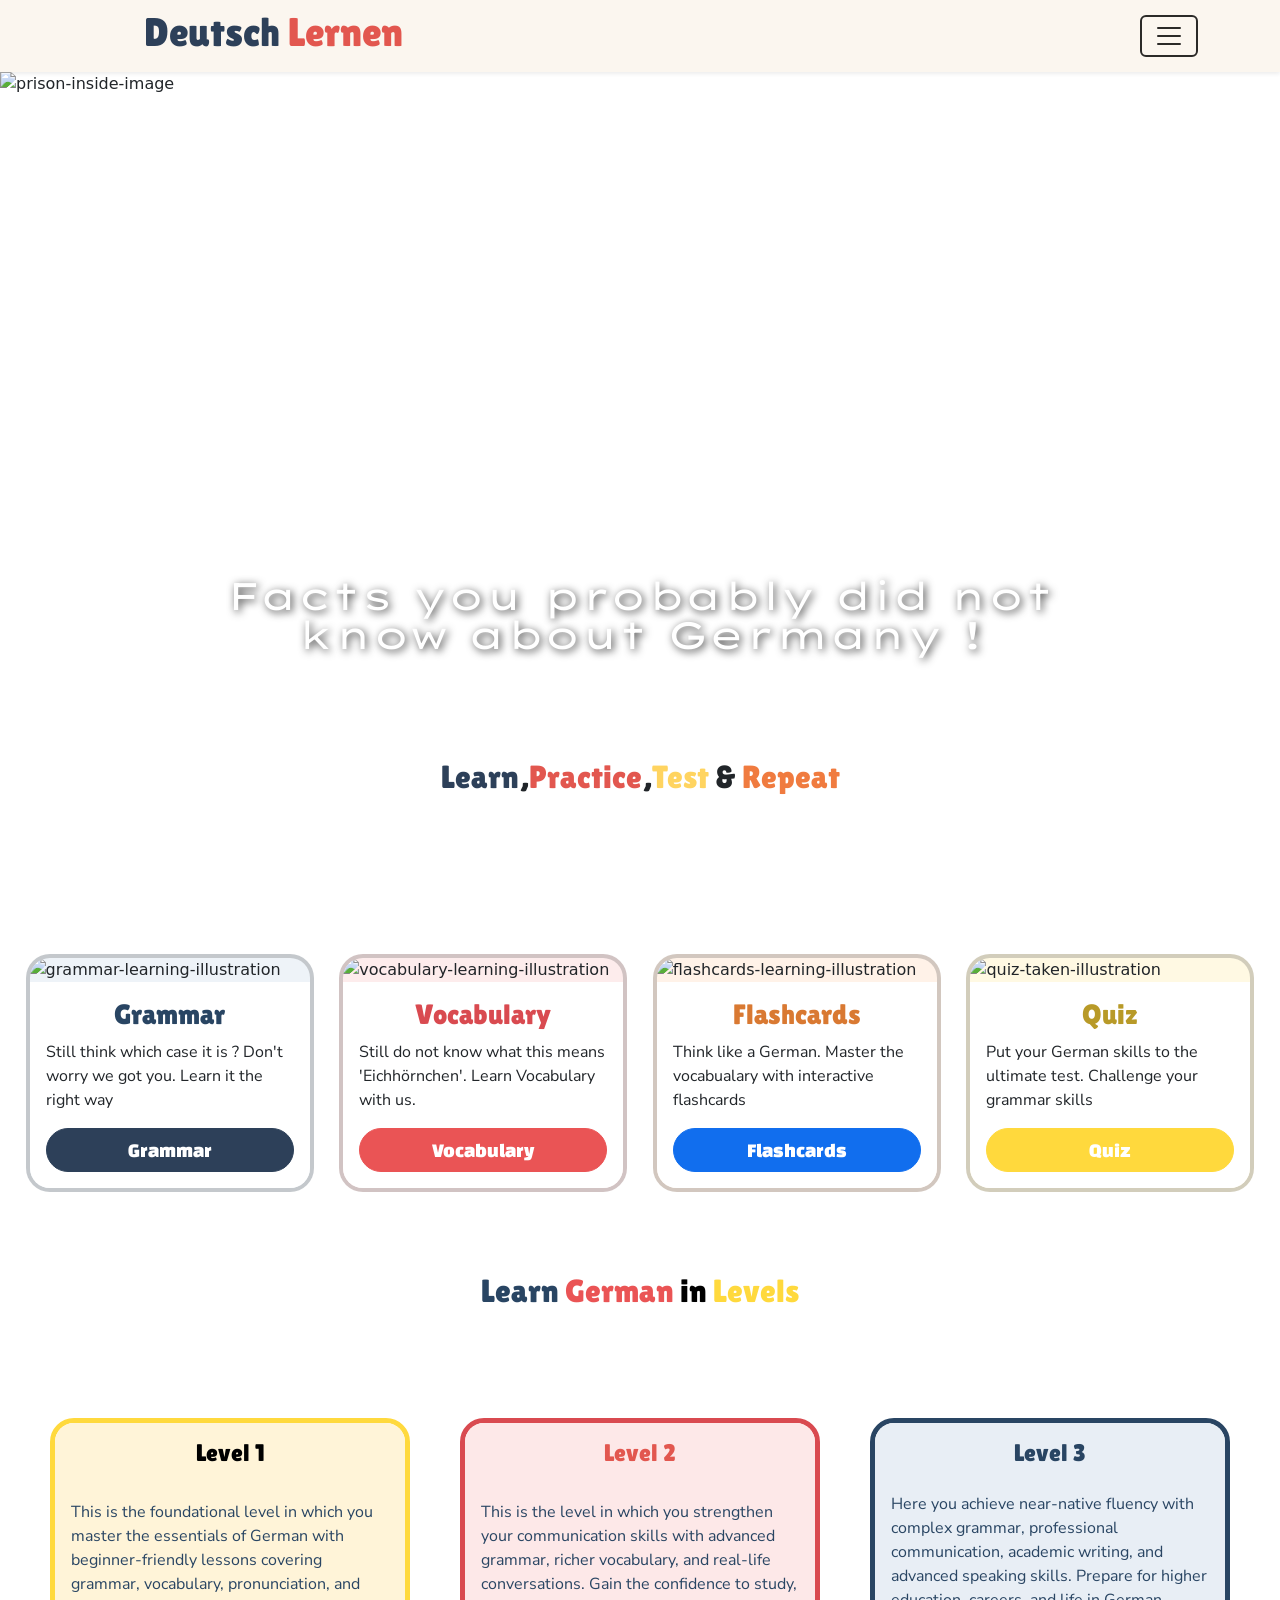
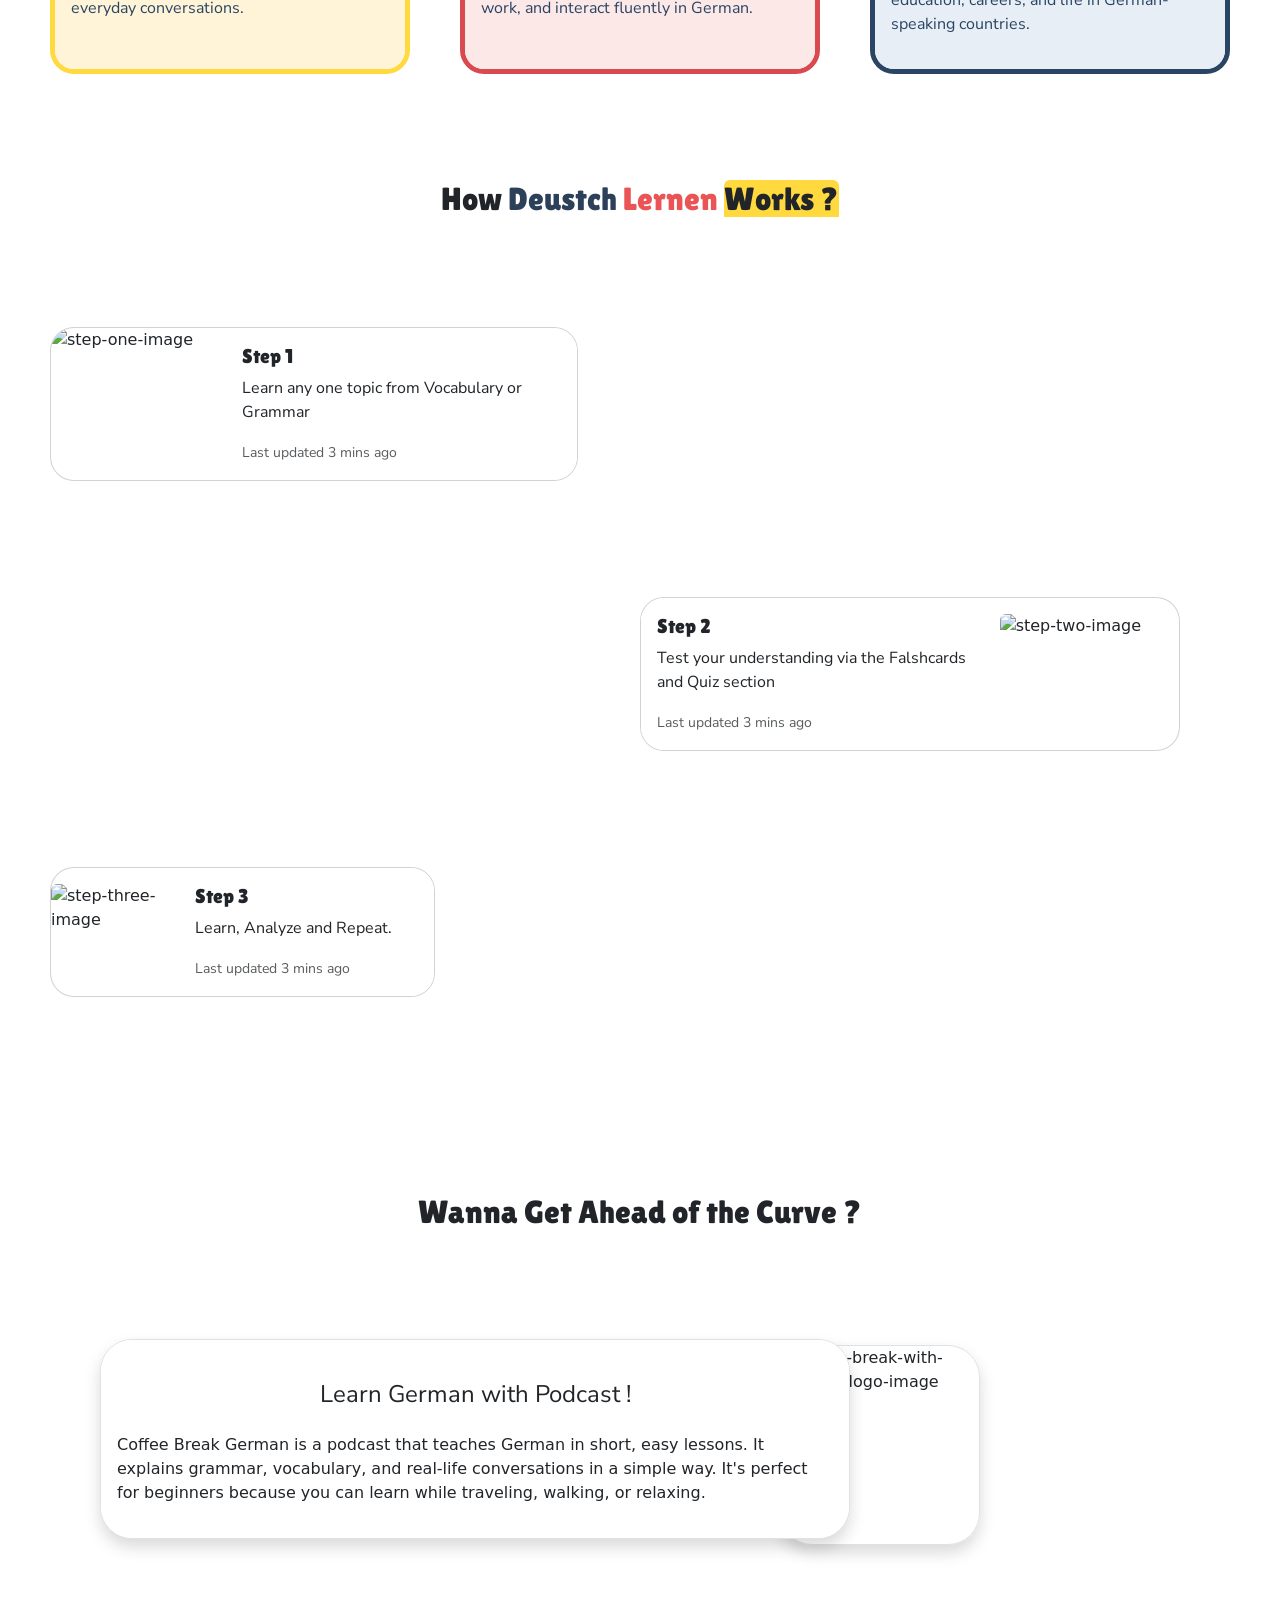
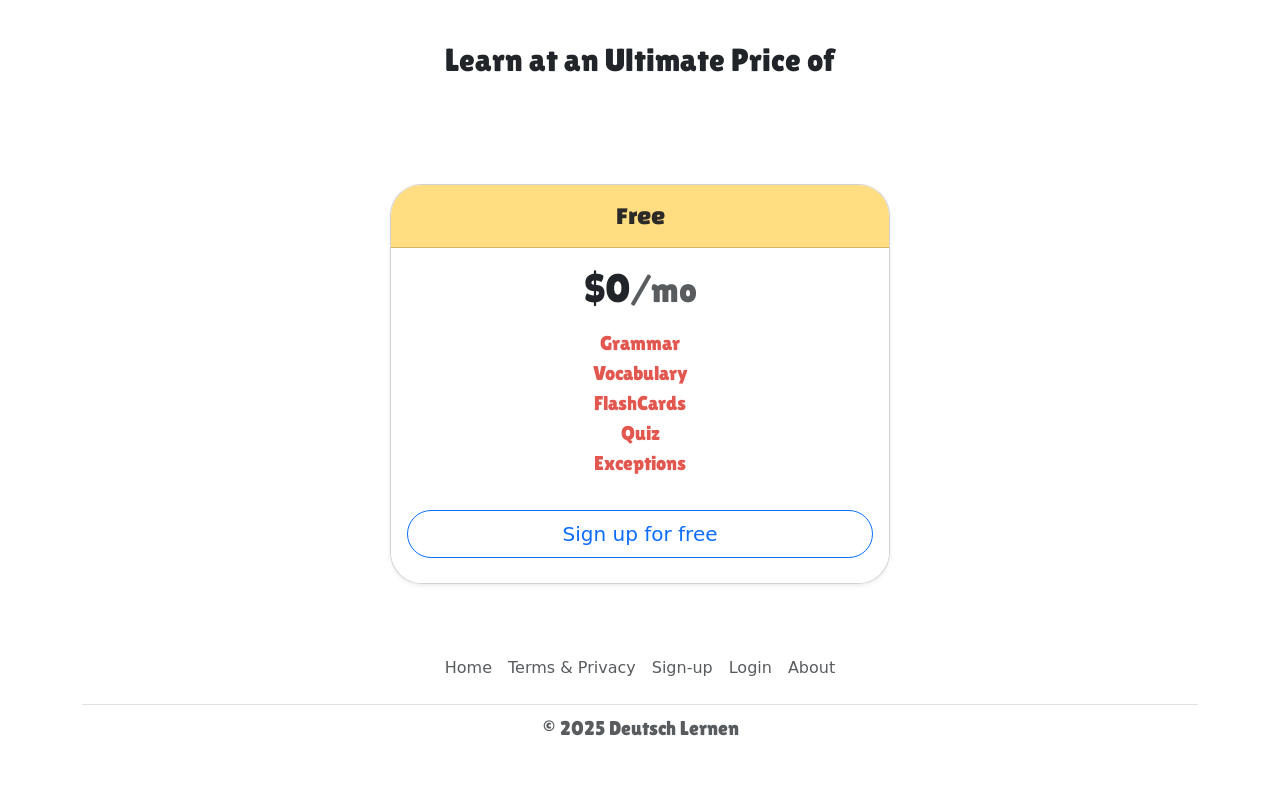
==== commit b9ddd861: "Update index.html" ====
--- a/index.html
+++ b/index.html
@@ -206,9 +206,9 @@
 
     <div class="level-card-style level-one-style">
         <div class="level-one-card">
-        <div class="card mb-3 level-card-pop" style="width: 22.5rem; height: 16rem;">
-            <div class="card-body">
-                <h4 class="card-title text-center">Level 1</h4>
+        <div class="card mb-3 level-card-pop border-5" style="width: 22.5rem; height: 16rem; border-color:#FFD93D;">
+            <div class="card-body" style="color:#294563; background-color: #FFF4D8;">
+                <h4 class="card-title text-center" style="color: black;">Level 1</h4>
                 <p class="card-text py-4">This is the foundational level in which you master the essentials of German with beginner-friendly lessons covering grammar, vocabulary, pronunciation, and everyday conversations.</p>
             </div>
         </div>
@@ -216,9 +216,9 @@
     </div>
     
     <div class="level-card-style">
-        <div class="card mb-3 level-card-pop" style="width: 22.5rem; height: 16rem;">
-            <div class="card-body">
-                <h4 class="card-title text-center">Level 2</h4>
+        <div class="card mb-3 level-card-pop border-5" style="width: 22.5rem; height: 16rem; border-color: #D94A50;">
+            <div class="card-body" style="color:#294563; background-color:#FDE8E8;">
+                <h4 class="card-title text-center" style="color: #E2574F;">Level 2</h4>
                 <p class="card-text py-4">This is the level in which you strengthen your communication skills with advanced grammar, richer vocabulary, and real-life conversations. Gain the confidence to study, work, and interact fluently in German.</p>
             </div>
         </div>
@@ -226,9 +226,9 @@
     
 
     <div class="level-card-style">
-        <div class="card mb-3 level-card-pop" style="width: 22.5rem; height: 16rem;">
-            <div class="card-body">
-                <h4 class="card-title text-center">Level 3</h4>
+        <div class="card mb-3 level-card-pop border-5" style="width: 22.5rem; height: 16rem; border-color:#294563;">
+            <div class="card-body" style="color:#294563; background-color: #E8EEF5;">
+                <h4 class="card-title text-center" style="color: #294563;">Level 3</h4>
                 <p class="card-text py-3">Here you achieve near-native fluency with complex grammar, professional communication, academic writing, and advanced speaking skills. Prepare for higher education, careers, and life in German-speaking countries.</p>
             </div>
         </div>
@@ -240,7 +240,7 @@
 
 
 <div class="text-step-style d-flex justify-content-md-center align-items-md-center">
-    <h2 style="margin-top: 90px;">How Deustch Lernen Works ?</h2>
+    <h2 style="margin-top: 90px;">How <span style="color: #2D4059;">Deustch</span><span style="color: #EA5455;"> Lernen</span> <span class="text-wrap rounded-top" style="background-color: #FFD93D;"> Works ?</span></h2>
 </div>
 
 <div class="d-flex justify-content-md-start align-items-md-center" style="margin-left: 50px; margin-top: 100px;">
--- a/home.css
+++ b/home.css
@@ -43,17 +43,31 @@
 }
 
 .deu{
-    color: #2B2A28;
-    font-family: "Changa One", sans-serif;
-    font-weight: 400;
-    font-style: italic;
-}
+    color: #2D4059;
+    font-family: "Lilita One", sans-serif;
+    font-weight: 400;
+    font-style: normal;
+}
+
+.deu::before{
+  content: "";
+  display: inline-block;
+  width: 44px;
+  height: 28px;
+  margin-right: 10px;
+  border-radius: 5px;
+  background-image: url("https://flagcdn.com/de.svg");
+  background-size: cover;
+  vertical-align: middle;
+}
+
+
 
 .lern{
     color: #E2574F;
-    font-family: "Changa One", sans-serif;
-    font-weight: 400;
-    font-style: italic;
+    font-family: "Lilita One", sans-serif;
+    font-weight: 400;
+    font-style: normal;
 }
 
 .carousel-caption h5{
@@ -228,6 +242,7 @@
 }
 
 
+
 .card{
     border-radius: 24px;
     overflow: hidden;    
@@ -720,6 +735,90 @@
 }
 
 
+.btn-outline-custom-grammar{
+  --bs-btn-color:  #2D4059;
+    --bs-btn-border-color:  #2D4059;
+    --bs-btn-hover-border-color: #2D4059;
+    --bs-btn-hover-color: white;
+    --bs-btn-hover-bg:  #EA5455;
+    --bs-btn-hover-border-color: #EA5455;  
+    background-color: #2D4059;
+    color:#fff;
+    font-family: "Changa one", sans-serif;
+    font-weight: 400;
+    font-size: 20px;
+    font-style: normal;
+}
+
+
+.btn-outline-custom-vocab{
+  --bs-btn-color:  #EA5455;
+    --bs-btn-border-color:  #EA5455;
+    --bs-btn-hover-border-color: #EA5455;
+    --bs-btn-hover-color: white;
+    --bs-btn-hover-bg:  #FFD93D;
+    --bs-btn-hover-border-color: #FFD93D;  
+    background-color: #EA5455;
+    color:#fff;
+    font-family: "Changa one", sans-serif;
+    font-weight: 400;
+    font-size: 20px;
+    font-style: normal;
+}
+
+.btn-outline-custom-flash{
+  --bs-btn-color:  #116EEE;
+    --bs-btn-border-color:  #116EEE;
+    --bs-btn-hover-border-color: #116EEE;
+    --bs-btn-hover-color: white;
+    --bs-btn-hover-bg:  #8CA9FF;
+    --bs-btn-hover-border-color: #8CA9FF;  
+    background-color: #116EEE;
+    color:#fff;
+    font-family: "Changa one", sans-serif;
+    font-weight: 400;
+    font-size: 20px;
+    font-style: normal;
+}
+
+.btn-outline-custom-quiz{
+   --bs-btn-color:  #FFD93D;
+    --bs-btn-border-color:  #FFD93D;
+    --bs-btn-hover-border-color: #FFD93D;
+    --bs-btn-hover-color: white;
+    --bs-btn-hover-bg:  black;
+    --bs-btn-hover-border-color:  black;  
+    background-color: #FFD93D;
+    color:#fff;
+    font-family: "Changa one", sans-serif;
+    font-weight: 400;
+    font-size: 20px;
+    font-style: normal;
+}
+
+
+/* 
+.level-one-style{
+  background-image: linear-gradient(163deg, #00ff75 0%, #3700ff 100%);
+  border-radius: 20px;
+  transition: all .3s;
+}
+
+.level-one-style:hover {
+  box-shadow: 0px 0px 30px 1px rgba(0, 255, 117, 0.30);
+}
+
+.level-one-card{
+  background-color: #1a1a1a;
+  border-radius: 10px;
+  transition: all .2s;
+}
+
+.level-one-card:hover {
+  transform: scale(0.98);
+  border-radius: 20px;
+} */
+
 
 /*
 h4{
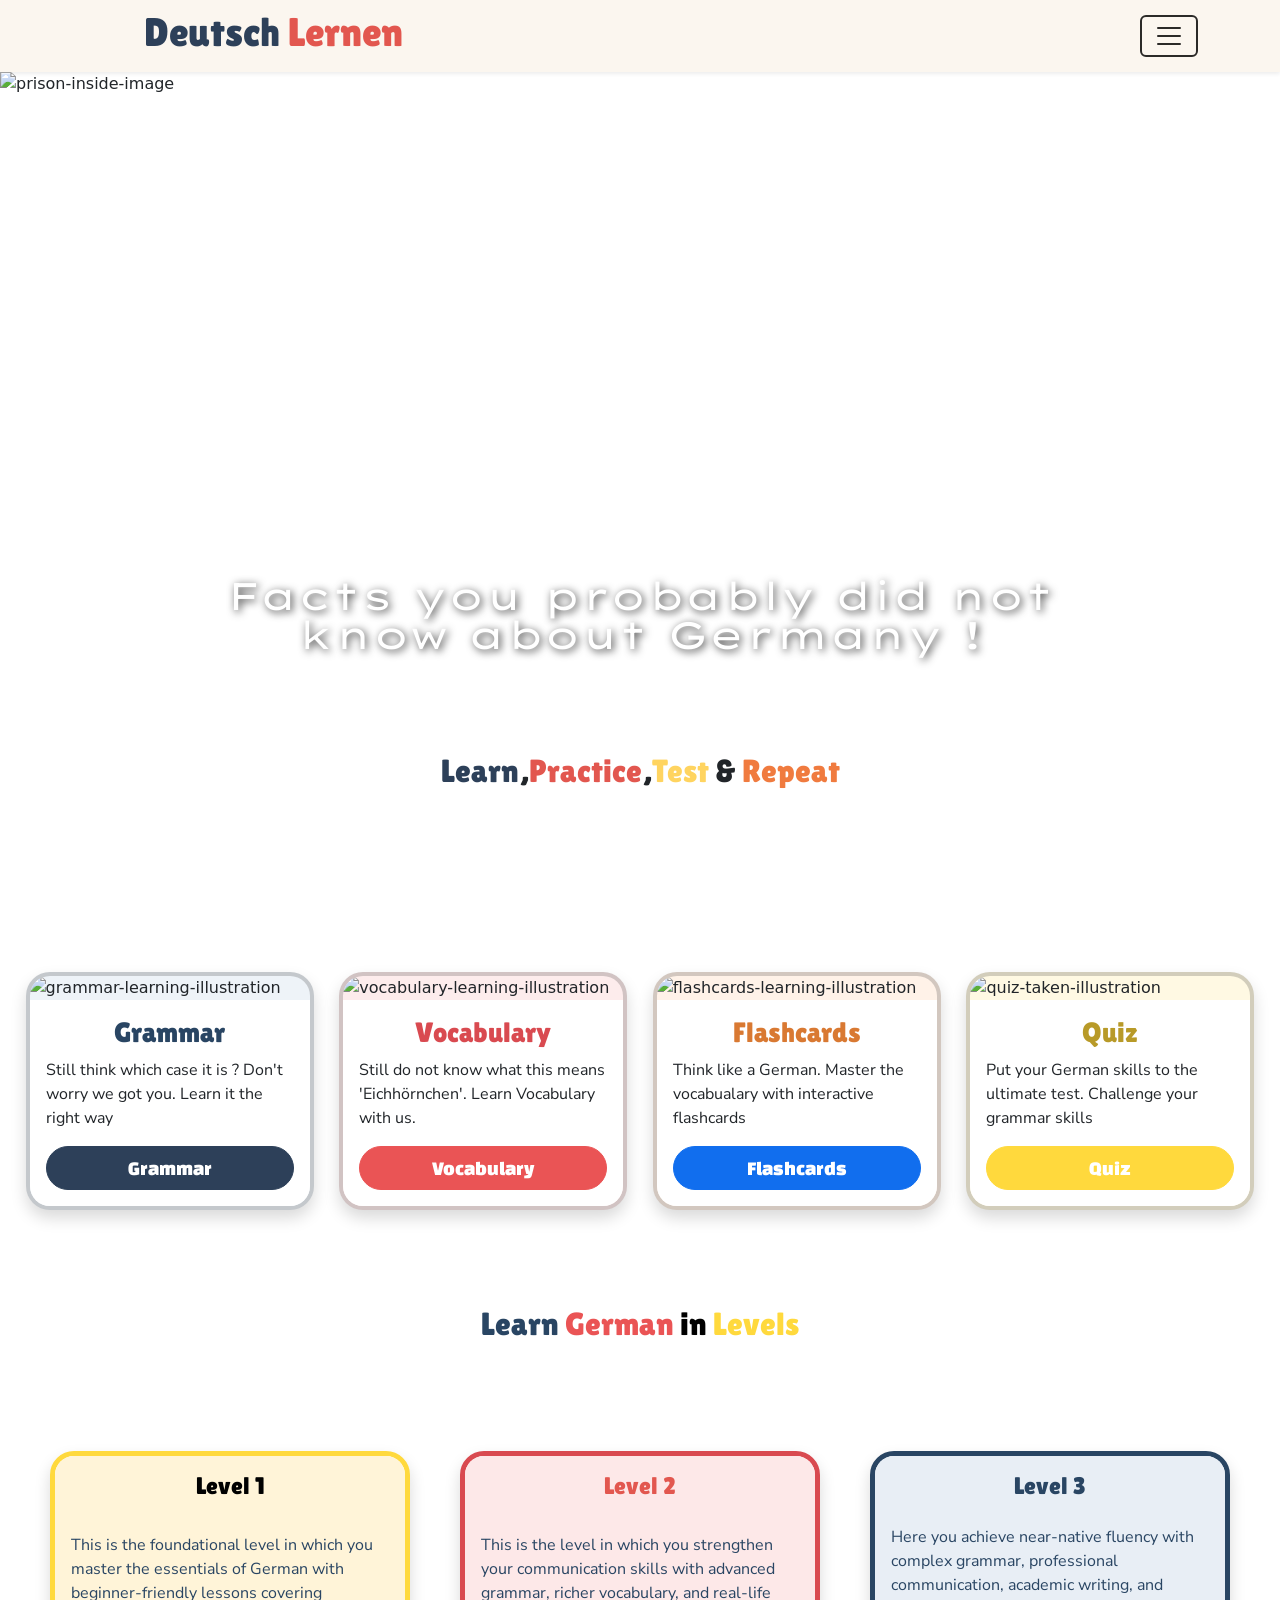
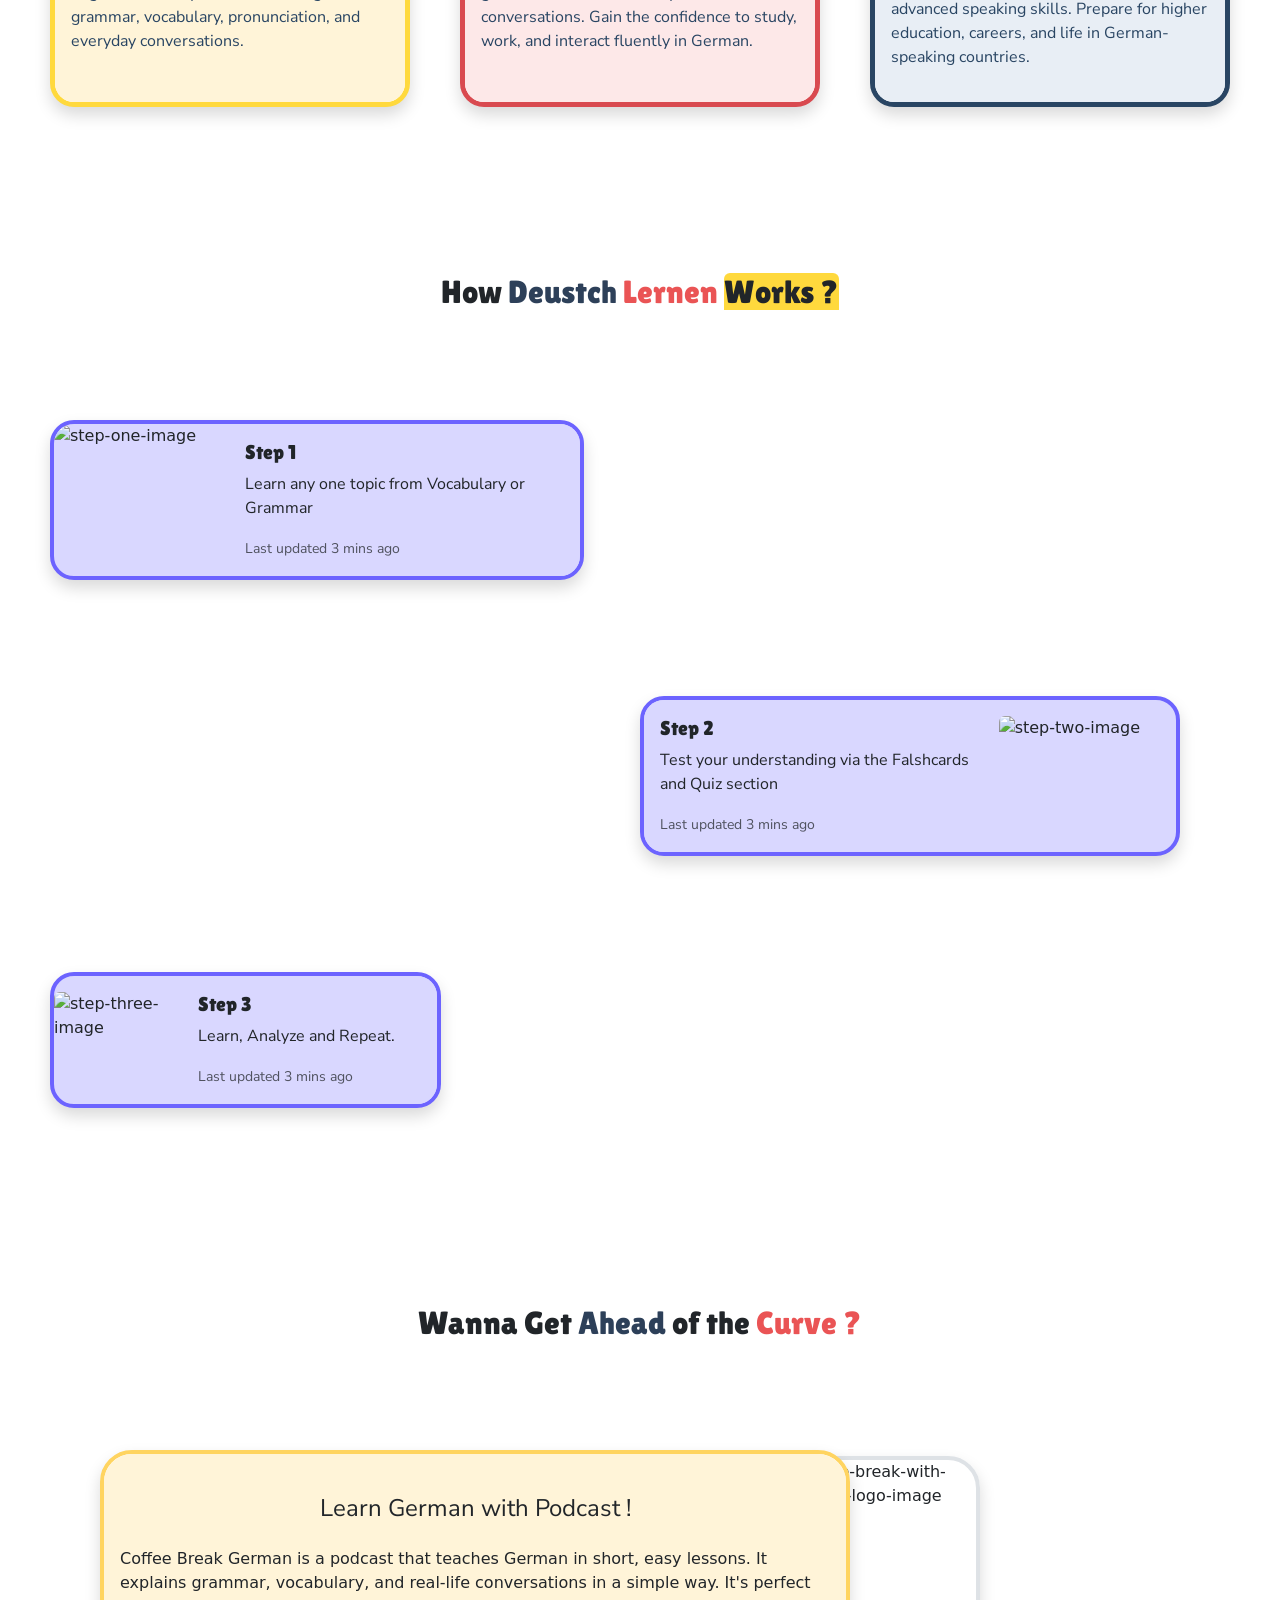
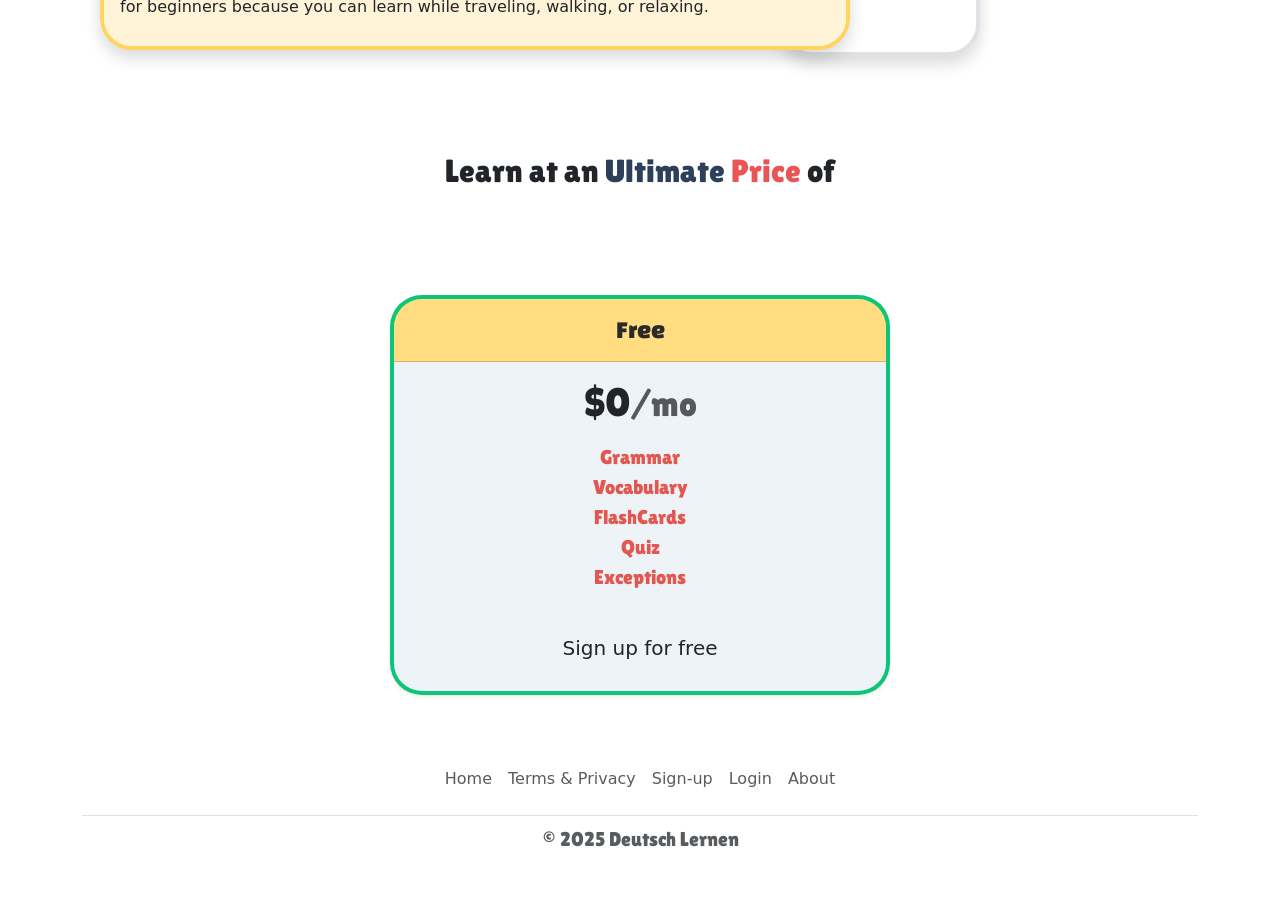
==== commit 2a32b128: "Refactor learning section and card layouts" ====
--- a/index.html
+++ b/index.html
@@ -138,225 +138,229 @@
     </div>
     </div>
 
-
-
-<div class="tagline-container d-flex justify-content-md-evenly align-items-md-center mt-3">
-    <h2 style="margin-top: 40px;"><span style="color: #2D4059;">Learn</span>,<span style="color: #E2574F;">Practice</span>,<span style="color: #FFD460;">Test</span> & <span style="color: #F07B3F;">Repeat</span></h2>
-</div>
-
-
-<div class="d-flex justify-content-md-evenly align-items-md-center rounded-5 mx-auto style-box">
+<section class="learning-section">
+
+    <div class="tagline-container d-flex justify-content-md-evenly align-items-md-center mb-3">
+        <h2 style="margin-top: 50px;"><span style="color: #2D4059;">Learn</span>,<span style="color: #E2574F;">Practice</span>,<span style="color: #FFD460;">Test</span> & <span style="color: #F07B3F;">Repeat</span></h2>
+    </div>
+
+
+    <div class="d-flex justify-content-md-evenly align-items-md-center rounded-5 mx-auto style-box">
         
-    <div class="slide-wrapper">
-        <div class="card topics-card border-4" style="width: 18rem;background-color:#EEF3F8;">
-            <img src="../Home-Page-Images/grammar-learning.svg" class="card-img-top" alt="grammar-learning-illustration">
-            <div class="card-body" style="background-color: white;">
-                <h3 class="card-title text-center" style="color: #294563;">Grammar</h3>
-                <p class="card-text">Still think which case it is ? Don't worry we got you. Learn it the right way</p>
-                <a href="/signup" class="btn btn-outline-custom-grammar d-block mx-auto">Grammar</a>
-            </div>
-        </div>
-    </div>   
-    
-    <div class="slide-wrapper">
-        <div class="card topics-card border-4" style="width: 18rem;background-color: #FDECEC;">
-            <img src="../Home-Page-Images/vocabulary-learning.svg" class="card-img-top" alt="vocabulary-learning-illustration">
-            <div class="card-body" style="background-color: white;">
-                <h3 class="card-title text-center" style="color: #D94A50;">Vocabulary</h3>
-                <p class="card-text">Still do not know what this means 'Eichhörnchen'. Learn Vocabulary with us.</p>
-                <a href="vocabulary.html" class="btn btn-outline-custom-vocab d-block mx-auto">Vocabulary</a>
-            </div>
-        </div>
-    </div>
-    
-
-    <div class="slide-wrapper">
-        <div class="card topics-card border-4" style="width: 18rem; background-color: #FFF2E8;">
-            <img src="../Home-Page-Images/flashcard-learning.svg" class="card-img-top" alt="flashcards-learning-illustration">
-            <div class="card-body" style="background-color: white;">
-                <h3 class="card-title text-center" style="color: #D97932;">Flashcards</h3>
-                <p class="card-text text-break">Think like a German. Master the vocabualary with interactive flashcards</p>
-                <a href="#" class="btn btn-outline-custom-flash d-block mx-auto">Flashcards</a>
-            </div>
-        </div>
-    </div>
-    
-    <div class="slide-wrapper">
-        <div class="card topics-card border-4" style="width: 18rem; background-color: #FFF9E3;">
-            <img src="../Home-Page-Images/quiz-taken.svg" class="card-img-top" alt="quiz-taken-illustration">
-            <div class="card-body" style="background-color: white;">
-                <h3 class="card-title text-center" style="color: #B89A28;">Quiz</h3>
-                <p class="card-text">Put your German skills to the ultimate test. Challenge your grammar skills</p>
-                <a href="#" class="btn btn-outline-custom-quiz d-block mx-auto">Quiz</a>
-            </div>
-        </div>
-    </div>
-    
-
-</div>
-
-
-
-
-<div class="text-punch-style d-flex justify-content-md-evenly align-items-md-center">
-    <h2 style="margin-top: 80px;"><span style="color: #294563;">Learn</span><span style="color: #EA5455;"> German</span><span style="color: black;"> in</span><span style="color: #FFD93D;"> Levels</span></h2>
-</div>
-
-<div class="d-flex justify-content-md-evenly align-items-md-center" style="margin-top: 100px;">
-
-    <div class="level-card-style level-one-style">
-        <div class="level-one-card">
-        <div class="card mb-3 level-card-pop border-5" style="width: 22.5rem; height: 16rem; border-color:#FFD93D;">
-            <div class="card-body" style="color:#294563; background-color: #FFF4D8;">
-                <h4 class="card-title text-center" style="color: black;">Level 1</h4>
-                <p class="card-text py-4">This is the foundational level in which you master the essentials of German with beginner-friendly lessons covering grammar, vocabulary, pronunciation, and everyday conversations.</p>
-            </div>
-        </div>
-        </div>
-    </div>
-    
-    <div class="level-card-style">
-        <div class="card mb-3 level-card-pop border-5" style="width: 22.5rem; height: 16rem; border-color: #D94A50;">
-            <div class="card-body" style="color:#294563; background-color:#FDE8E8;">
-                <h4 class="card-title text-center" style="color: #E2574F;">Level 2</h4>
-                <p class="card-text py-4">This is the level in which you strengthen your communication skills with advanced grammar, richer vocabulary, and real-life conversations. Gain the confidence to study, work, and interact fluently in German.</p>
-            </div>
-        </div>
-    </div>
-    
-
-    <div class="level-card-style">
-        <div class="card mb-3 level-card-pop border-5" style="width: 22.5rem; height: 16rem; border-color:#294563;">
-            <div class="card-body" style="color:#294563; background-color: #E8EEF5;">
-                <h4 class="card-title text-center" style="color: #294563;">Level 3</h4>
-                <p class="card-text py-3">Here you achieve near-native fluency with complex grammar, professional communication, academic writing, and advanced speaking skills. Prepare for higher education, careers, and life in German-speaking countries.</p>
-            </div>
-        </div>
-    </div>
-   
-
-</div>
-
-
-
-<div class="text-step-style d-flex justify-content-md-center align-items-md-center">
-    <h2 style="margin-top: 90px;">How <span style="color: #2D4059;">Deustch</span><span style="color: #EA5455;"> Lernen</span> <span class="text-wrap rounded-top" style="background-color: #FFD93D;"> Works ?</span></h2>
-</div>
-
-<div class="d-flex justify-content-md-start align-items-md-center" style="margin-left: 50px; margin-top: 100px;">
-
-    <div class="step">
-    <div class="card mb-3 step-card" style="max-width: 540px;">
-        <div class="row g-0">
-
-            <div class="col-md-4">
-                <img src="../Home-Page-Images/step-one-card-image.svg" class="img-fluid rounded-start" alt="step-one-image">
-            </div>
-
-            <div class="col-md-8">
-                <div class="card-body">
-                    <h5 class="card-title">Step 1</h5>
-                    <p class="card-text">Learn any one topic from Vocabulary or Grammar</p>
-                    <p class="card-text"><small class="text-body-secondary">Last updated 3 mins ago</small></p>
-                </div>
-            </div>
-        </div>
-    </div>
-    </div>
-
-</div>
-
-<div class="d-flex justify-content-md-end align-items-md-center" style="margin-right:100px;">
-    <div class="step" style="margin-top: 100px;">
-    <div class="card mb-3 step-left" style="max-width: 540px;">
-        <div class="row g-0">
-            <div class="col-md-8">
-                <div class="card-body">
-                    <h5 class="card-title">Step 2</h5>
-                    <p class="card-text">Test your understanding via the Falshcards and Quiz section</p>
-                    <p class="card-text"><small class="text-body-secondary">Last updated 3 mins ago</small></p>
-                </div>
-            </div>
-
-            <div class="col-md-4 mt-3">
-                <img src="../Home-Page-Images/step-two-card-image.svg" class="img-fluid rounded-start" alt="step-two-image">
-            </div>
-
+        <div class="slide-wrapper">
+            <div class="card topics-card border-4 mt-4 shadow" style="width: 18rem;background-color:#EEF3F8;">
+                <img src="../Home-Page-Images/grammar-learning.svg" class="card-img-top" alt="grammar-learning-illustration">
+                <div class="card-body" style="background-color: white;">
+                    <h3 class="card-title text-center" style="color: #294563;">Grammar</h3>
+                    <p class="card-text">Still think which case it is ? Don't worry we got you. Learn it the right way</p>
+                    <a href="/signup" class="btn btn-outline-custom-grammar d-block mx-auto">Grammar</a>
+                </div>
+            </div>
+        </div>   
+    
+        <div class="slide-wrapper">
+            <div class="card topics-card border-4 mt-4 shadow" style="width: 18rem;background-color: #FDECEC;">
+                <img src="../Home-Page-Images/vocabulary-learning.svg" class="card-img-top" alt="vocabulary-learning-illustration">
+                <div class="card-body" style="background-color: white;">
+                    <h3 class="card-title text-center" style="color: #D94A50;">Vocabulary</h3>
+                    <p class="card-text">Still do not know what this means 'Eichhörnchen'. Learn Vocabulary with us.</p>
+                    <a href="vocabulary.html" class="btn btn-outline-custom-vocab d-block mx-auto">Vocabulary</a>
+                </div>
+            </div>
+        </div>
+    
+
+        <div class="slide-wrapper">
+            <div class="card topics-card border-4 mt-4 shadow" style="width: 18rem; background-color: #FFF2E8;">
+                <img src="../Home-Page-Images/flashcard-learning.svg" class="card-img-top" alt="flashcards-learning-illustration">
+                <div class="card-body" style="background-color: white;">
+                    <h3 class="card-title text-center" style="color: #D97932;">Flashcards</h3>
+                    <p class="card-text text-break">Think like a German. Master the vocabualary with interactive flashcards</p>
+                    <a href="#" class="btn btn-outline-custom-flash d-block mx-auto">Flashcards</a>
+                </div>
+            </div>
+        </div>
+    
+        <div class="slide-wrapper">
+            <div class="card topics-card border-4 mt-4 shadow" style="width: 18rem; background-color: #FFF9E3;">
+                <img src="../Home-Page-Images/quiz-taken.svg" class="card-img-top" alt="quiz-taken-illustration">
+                <div class="card-body" style="background-color: white;">
+                    <h3 class="card-title text-center" style="color: #B89A28;">Quiz</h3>
+                    <p class="card-text">Put your German skills to the ultimate test. Challenge your grammar skills</p>
+                    <a href="#" class="btn btn-outline-custom-quiz d-block mx-auto">Quiz</a>
+                </div>
+            </div>
+        </div>
+    
+    </div>
+
+
+
+
+
+    <div class="text-punch-style d-flex justify-content-md-evenly align-items-md-center">
+        <h2 style="margin-top: 95px;"><span style="color: #294563;">Learn</span><span style="color: #EA5455;"> German</span><span style="color: black;"> in</span><span style="color: #FFD93D;"> Levels</span></h2>
+    </div>
+
+    <div class="d-flex justify-content-md-evenly align-items-md-center" style="margin-top: 100px;">
+
+        <div class="level-card-style level-one-style">
+            <div class="level-one-card">
+                <div class="card mb-3 level-card-pop border-5 shadow" style="width: 22.5rem; height: 16rem; border-color:#FFD93D;">
+                    <div class="card-body" style="color:#294563; background-color: #FFF4D8;">
+                        <h4 class="card-title text-center" style="color: black;">Level 1</h4>
+                        <p class="card-text py-4">This is the foundational level in which you master the essentials of German with beginner-friendly lessons covering grammar, vocabulary, pronunciation, and everyday conversations.</p>
+                    </div>
+                </div>
+            </div>
+        </div>
+    
+        <div class="level-card-style">
+            <div class="card mb-3 level-card-pop border-5 shadow" style="width: 22.5rem; height: 16rem; border-color: #D94A50;">
+                <div class="card-body" style="color:#294563; background-color:#FDE8E8;">
+                    <h4 class="card-title text-center" style="color: #E2574F;">Level 2</h4>
+                    <p class="card-text py-4">This is the level in which you strengthen your communication skills with advanced grammar, richer vocabulary, and real-life conversations. Gain the confidence to study, work, and interact fluently in German.</p>
+                </div>
+            </div>
+        </div>
+    
+
+        <div class="level-card-style">
+            <div class="card mb-3 level-card-pop border-5 shadow" style="width: 22.5rem; height: 16rem; border-color:#294563;">
+                <div class="card-body" style="color:#294563; background-color: #E8EEF5;">
+                    <h4 class="card-title text-center" style="color: #294563;">Level 3</h4>
+                    <p class="card-text py-3">Here you achieve near-native fluency with complex grammar, professional communication, academic writing, and advanced speaking skills. Prepare for higher education, careers, and life in German-speaking countries.</p>
+                </div>
+            </div>
+        </div>
+    </div>
+
+
+
+
+
+
+    <div class="text-step-style d-flex justify-content-md-center align-items-md-center">
+        <h2 style="margin-top: 150px;">How <span style="color: #2D4059;">Deustch</span><span style="color: #EA5455;"> Lernen</span> <span class="text-wrap rounded-top" style="background-color: #FFD93D;"> Works ?</span></h2>
+    </div>
+
+    <div class="d-flex justify-content-md-start align-items-md-center" style="margin-left: 50px; margin-top: 100px;">
+
+        <div class="step">
+            <div class="card mb-3 step-card border-4 shadow" style="max-width: 540px; border-color: #6C63FF; background-color: #D9D7FF;">
+                <div class="row g-0">
+ 
+                    <div class="col-md-4">
+                        <img src="../Home-Page-Images/step-one-card-image.svg" class="img-fluid rounded-start" alt="step-one-image">
+                    </div>
+
+                    <div class="col-md-8">
+                        <div class="card-body" style="background-color: #D9D7FF;">
+                            <h5 class="card-title">Step 1</h5>
+                            <p class="card-text">Learn any one topic from Vocabulary or Grammar</p>
+                            <p class="card-text"><small class="text-body-secondary">Last updated 3 mins ago</small></p>
+                        </div>
+                    </div>
+                </div>
+            </div>
+        </div>
+
+    </div>
+
+
+    <div class="d-flex justify-content-md-end align-items-md-center" style="margin-right:100px;">
+        <div class="step" style="margin-top: 100px;">
+            <div class="card mb-3 step-left border-4 shadow" style="max-width: 540px; border-color: #6C63FF; background-color: #D9D7FF;">
+                <div class="row g-0">
+                    <div class="col-md-8">
+                        <div class="card-body" style=" background-color: #D9D7FF;">
+                            <h5 class="card-title">Step 2</h5>
+                            <p class="card-text">Test your understanding via the Falshcards and Quiz section</p>
+                            <p class="card-text"><small class="text-body-secondary">Last updated 3 mins ago</small></p>
+                        </div>
+                    </div>
+
+                    <div class="col-md-4 mt-3">
+                        <img src="../Home-Page-Images/step-two-card-image.svg" class="img-fluid rounded-start" alt="step-two-image">
+                    </div>
+
+                </div>
+            </div>
+         </div>
+
+    </div>
+    
+
+    <div class="d-flex justify-content-md-start align-items-md-center" style="margin-left: 50px; margin-top: 100px;">
+        <div class="step">
+            <div class="card mb-3 step-right border-4 shadow" style="max-width: 540px; border-color: #6C63FF; background-color: #D9D7FF;">
+                <div class="row g-0">
             
-        </div>
-    </div>
-    </div>
-
-</div>
-    
-
-<div class="d-flex justify-content-md-start align-items-md-center" style="margin-left: 50px; margin-top: 100px;">
-    <div class="step">
-        <div class="card mb-3 step-right" style="max-width: 540px;">
-            <div class="row g-0">
-            
-            <div class="col-md-4 mt-3">
-                <img src="../Home-Page-Images/step-three-card-image.svg" class="img-fluid rounded-start" alt="step-three-image">
-            </div>
-
-                <div class="col-md-8">
-                    <div class="card-body">
-                        <h5 class="card-title">Step 3</h5>
-                        <p class="card-text">Learn, Analyze and Repeat.</p>
-                        <p class="card-text"><small class="text-body-secondary">Last updated 3 mins ago</small></p>
-                    </div>
-                </div>
-            </div>
-        </div>
-    </div>     
-</div>
-
-
-
-<div class="text-pod-style d-flex justify-content-md-center align-items-md-center">
-    <h2 style="margin-top: 180px;">Wanna Get Ahead of the Curve ?</h2>
-</div>
-
-
-<div class="extra-box-style card mb-3 border rounded-5 shadow">
-    <div class="card-body">
-        <h4 class="card-title podcast-text-advice text-center mt-4">Learn German with Podcast !</h4>
-        <p class="mt-4 px-auto">Coffee Break German is a podcast that teaches German in short, easy lessons. It explains grammar, vocabulary, and real-life conversations in a simple way. It's perfect for beginners because you can learn while traveling, walking, or relaxing.</p>
-    </div>
-    
-</div>
-
-<div class="d-flex justify-content-md-end align-items-md-center" style="margin-top: -210px; margin-right: 300px;">
-    <div class="image-container border rounded-5 shadow">
-        <img src="../Vocabulary-images/CBG.jpg" alt="coffee-break-with-german-logo-image" class="fit-img">
-    </div>
-</div>
+                    <div class="col-md-4 mt-3">
+                        <img src="../Home-Page-Images/step-three-card-image.svg" class="img-fluid rounded-start" alt="step-three-image">
+                    </div>
+
+                    <div class="col-md-8">
+                        <div class="card-body" style="background-color: #D9D7FF;">
+                            <h5 class="card-title">Step 3</h5>
+                            <p class="card-text">Learn, Analyze and Repeat.</p>
+                            <p class="card-text"><small class="text-body-secondary">Last updated 3 mins ago</small></p>
+                        </div>
+                    </div>
+                </div>
+            </div>
+        </div>     
+    </div>
+
+
+
+    <div class="text-pod-style d-flex justify-content-md-center align-items-md-center">
+        <h2 style="margin-top: 180px;">Wanna Get <span style="color: #2D4059;">Ahead</span> of the <span style="color: #EA5455;">Curve ?</span></h2>
+    </div>
+
+
+    <div class="extra-box-style card mb-3 border-4 rounded-5 shadow" style="border-color: #FFD460;">
+        <div class="card-body" style="background-color:  #FFF4D8;">
+            <h4 class="card-title podcast-text-advice text-center mt-4">Learn German with Podcast !</h4>
+            <p class="mt-4 px-auto">Coffee Break German is a podcast that teaches German in short, easy lessons. It explains grammar, vocabulary, and real-life conversations in a simple way. It's perfect for beginners because you can learn while traveling, walking, or relaxing.</p>
+        </div>
+    
+    </div>
+
+    <div class="d-flex justify-content-md-end align-items-md-center" style="margin-top: -210px; margin-right: 300px;">
+        <div class="image-container rounded-5 border border-4 shadow">
+            <img src="../Vocabulary-images/CBG.jpg" alt="coffee-break-with-german-logo-image" class="fit-img">
+        </div>
+    </div>
+
+ 
   
 
-<div class="price-text-style d-flex justify-content-md-center align-items-md-center mt-5">
-    <h2 class="price-text mt-5 text-center">Learn at an Ultimate Price of</h2>
-</div>
-
-<div class="d-flex justify-content-md-center align-items-md-center mt-5">
-    <div class="price-style card mt-5 rounded-5 shadow-sm">
-        <div class="card-header py-3"> 
-            <h4 class="my-0 fw-normal text-center">Free</h4> 
-        </div> 
-        <div class="card-body"> 
-            <h1 class="card-title pricing-card-title text-center">$0<small class="text-body-secondary fw-light">/mo</small></h1> 
-                <ul class="list-unstyled mt-3 mb-4 text-center"> 
-                    <li>Grammar</li> 
-                    <li>Vocabulary</li> 
-                    <li>FlashCards</li> 
-                    <li>Quiz</li>
-                    <li>Exceptions</li>
-                    <li></li>
-                </ul> 
-            <button type="button" class="butn-call w-100 btn btn-lg btn-outline-primary mt-2">Sign up for free</button> 
-        </div> 
-    </div>
-</div>
-   
+    <div class="price-text-style d-flex justify-content-md-center align-items-md-center mt-5">
+        <h2 class="price-text mt-5 text-center">Learn at an <span style="color: #2D4059;">Ultimate</span> <span style="color: #EA5455;">Price</span> of</h2>
+    </div>
+
+    <div class="d-flex justify-content-md-center align-items-md-center mt-5">
+        <div class="price-style card border-4 mt-5 rounded-5 shadow-sm" style="background-color: #11EE92;">
+            <div class="card-header py-3"> 
+                <h4 class="my-0 fw-normal text-center">Free</h4> 
+            </div> 
+            <div class="card-body" style="background-color: #EEF3F8;"> 
+                <h1 class="card-title pricing-card-title text-center">$0<small class="text-body-secondary fw-light">/mo</small></h1> 
+                    <ul class="list-unstyled mt-3 mb-4 text-center"> 
+                        <li>Grammar</li> 
+                        <li>Vocabulary</li> 
+                        <li>FlashCards</li> 
+                        <li>Quiz</li>
+                        <li>Exceptions</li>
+                        <li></li>
+                    </ul> 
+                <button type="button" class="butn-call w-100 btn btn-lg btn-outline-price-feat mt-2">Sign up for free</button> 
+            </div> 
+        </div>
+    </div>
+</section> 
+
 
 
 <div class="container mt-5"> 
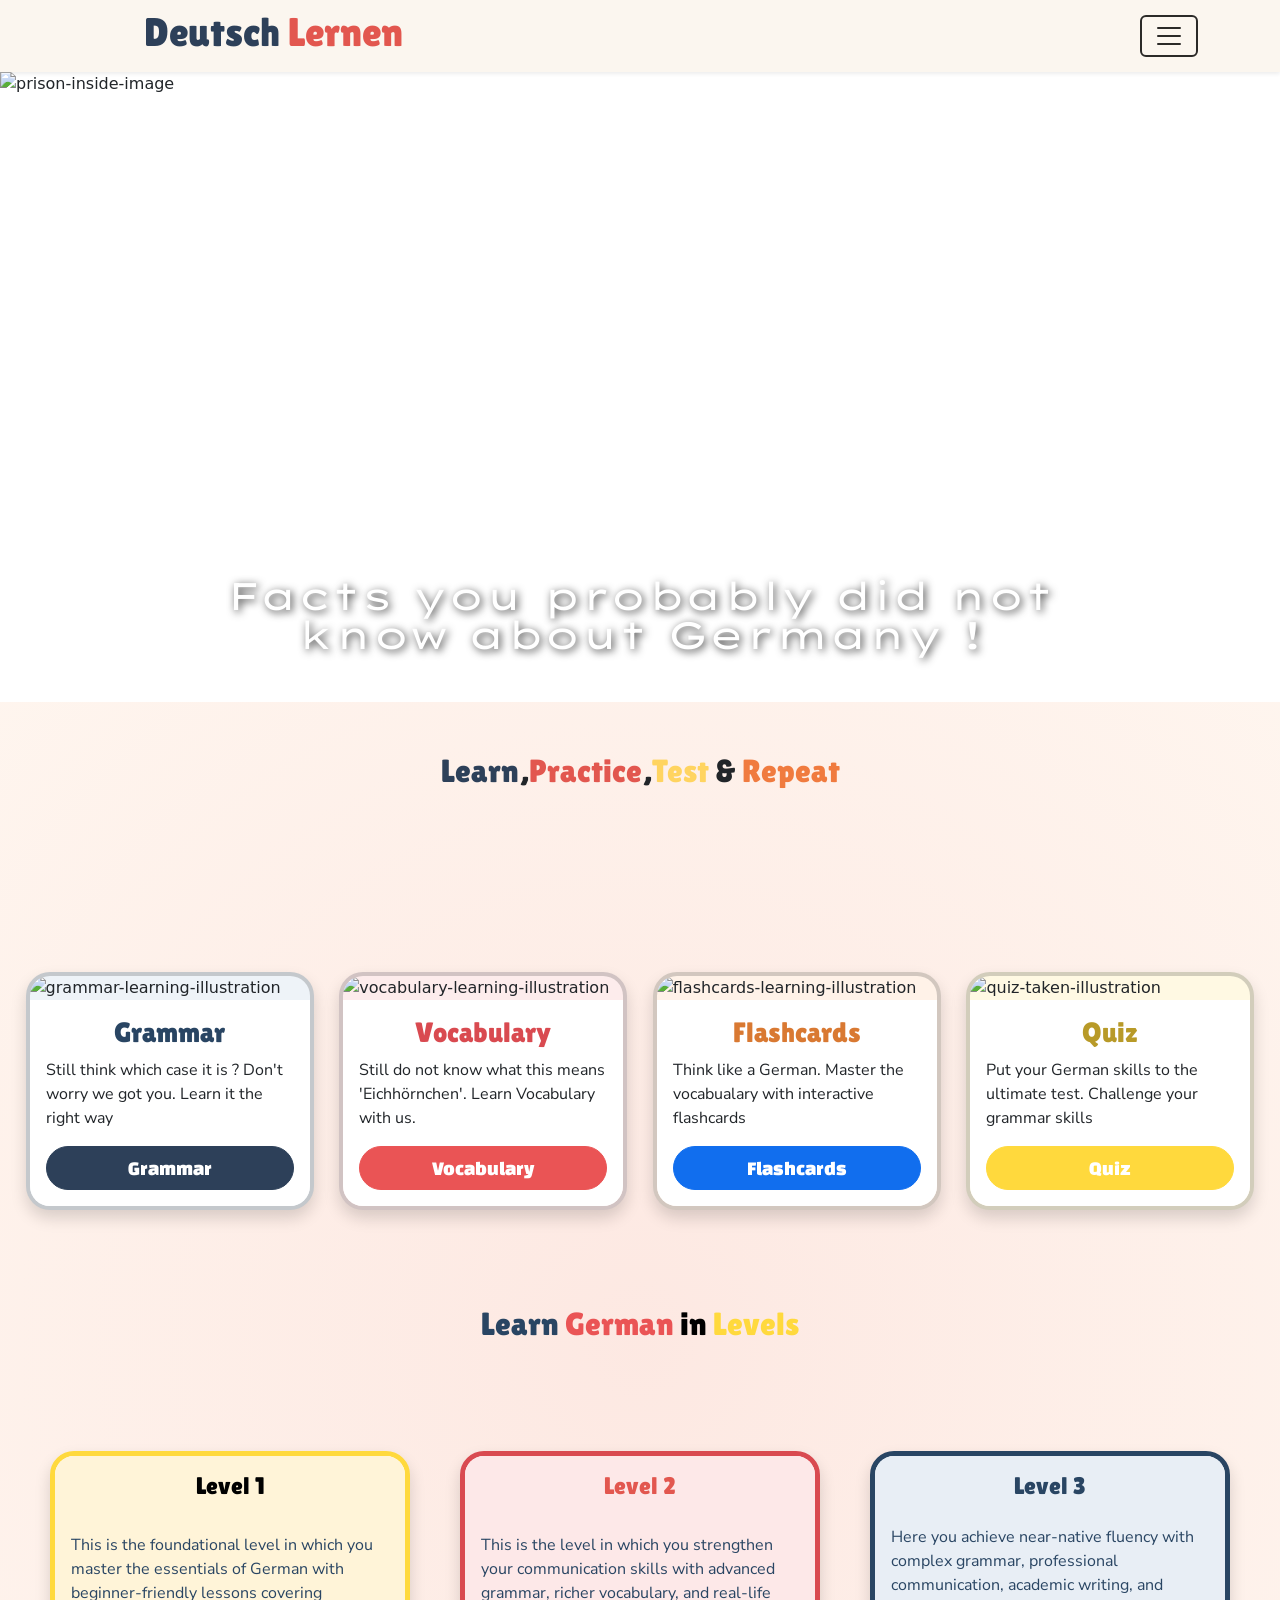
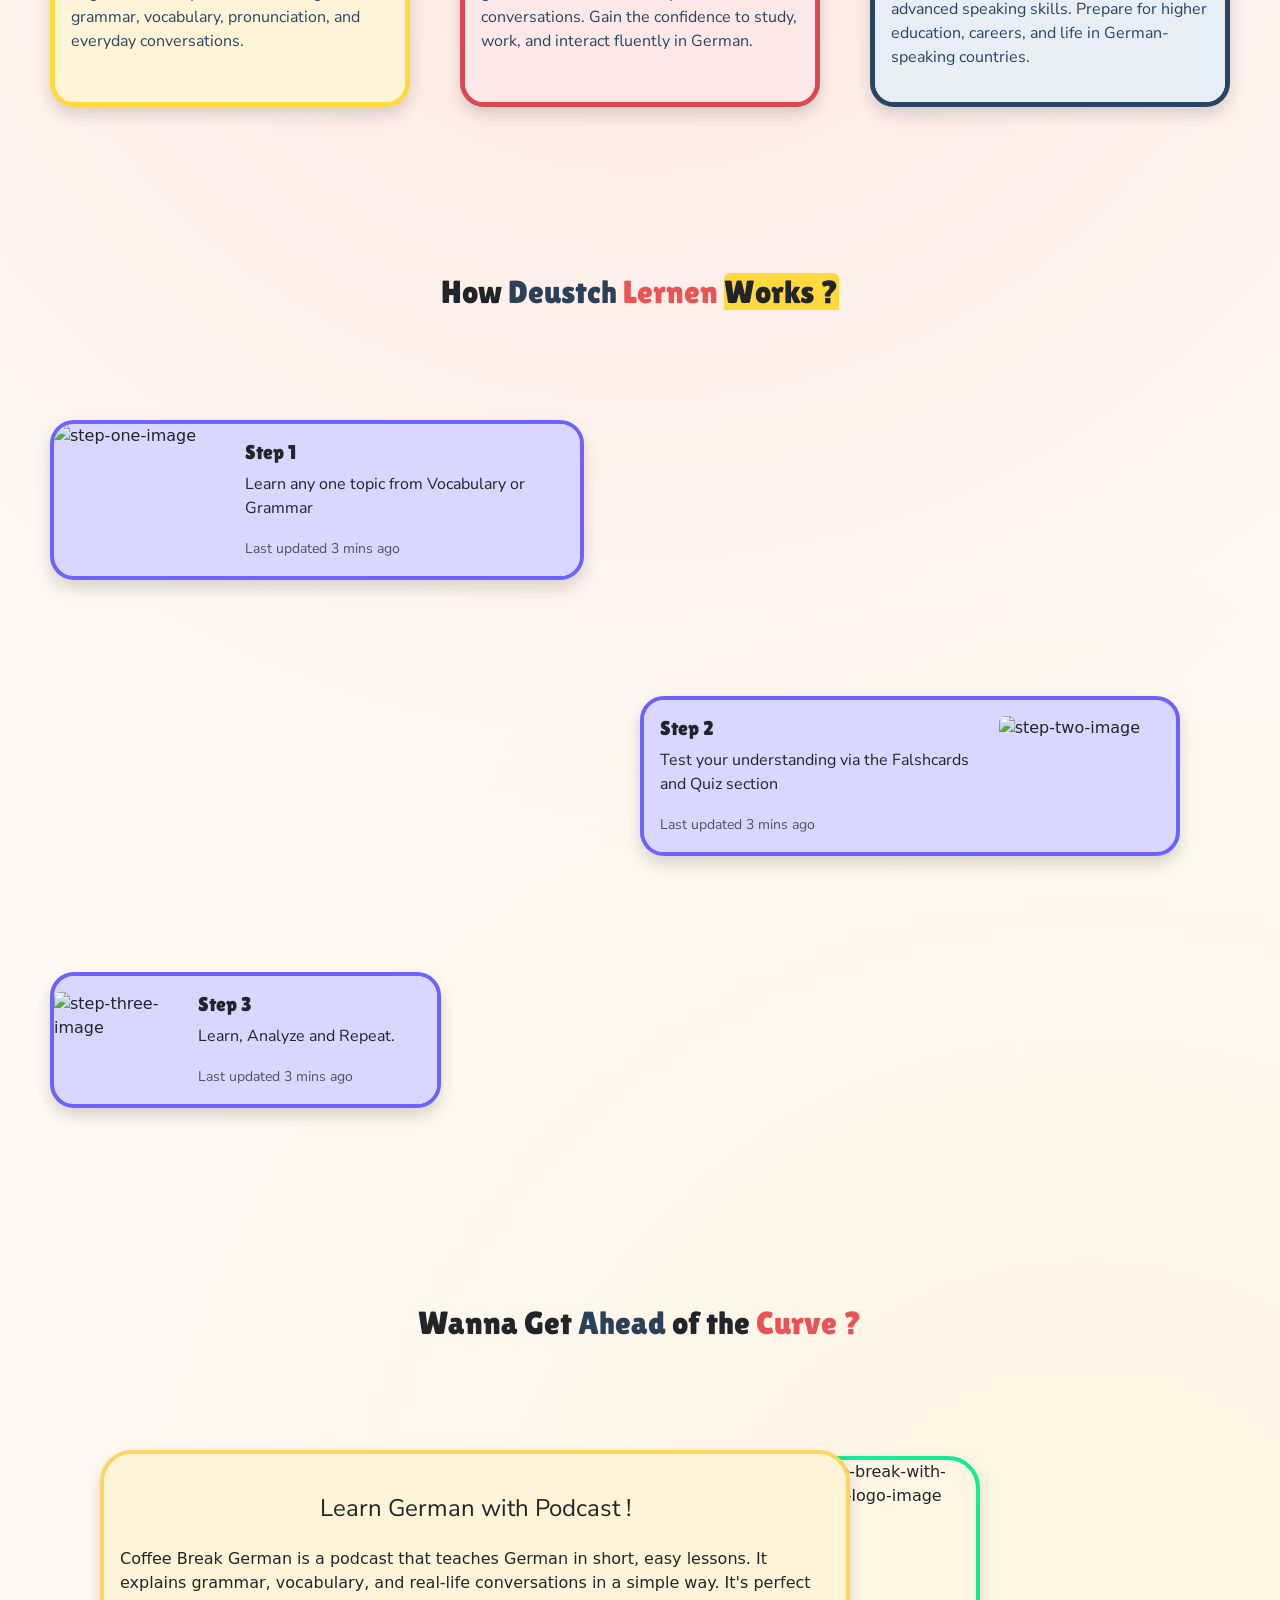
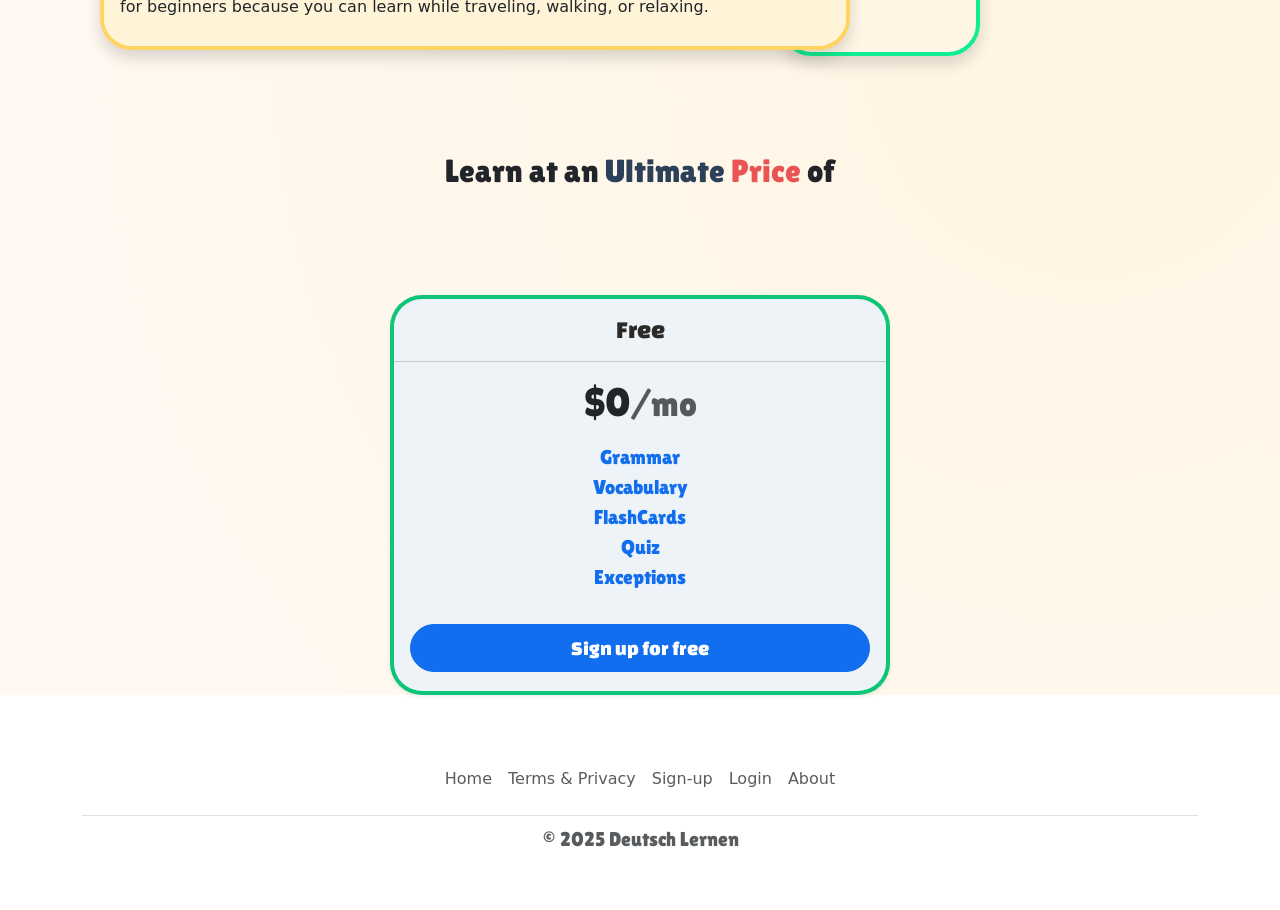
==== commit 775630e8: "Change page title and update grammar link" ====
--- a/index.html
+++ b/index.html
@@ -3,7 +3,7 @@
 <head>
     <meta charset="UTF-8">
     <meta name="viewport" content="width=device-width, initial-scale=1.0">
-    <title>Home-Page</title>
+    <title>Deutsch Lernen</title>
     <link rel="preconnect" href="https://fonts.googleapis.com">
     <link rel="preconnect" href="https://fonts.gstatic.com" crossorigin>
     <link href="https://fonts.googleapis.com/css2?family=Changa+One:ital@0;1&display=swap" rel="stylesheet">
@@ -153,7 +153,7 @@
                 <div class="card-body" style="background-color: white;">
                     <h3 class="card-title text-center" style="color: #294563;">Grammar</h3>
                     <p class="card-text">Still think which case it is ? Don't worry we got you. Learn it the right way</p>
-                    <a href="/signup" class="btn btn-outline-custom-grammar d-block mx-auto">Grammar</a>
+                    <a href="grammar.html" class="btn btn-outline-custom-grammar d-block mx-auto">Grammar</a>
                 </div>
             </div>
         </div>   
--- a/home.css
+++ b/home.css
@@ -88,7 +88,7 @@
 }
 
 .card-header{
-    background-color: #FFFFFF;
+    background-color:  #EEF3F8!important;
 
 }
 
@@ -106,7 +106,7 @@
 }
 
 .list-unstyled{
-    color: #E2574F;
+    color: #116EEE;
     font-family: "Lilita One", sans-serif;
     font-weight: 400;
     font-style: normal;
@@ -233,10 +233,10 @@
 .style-box{
     /* width: 1500px; 
     height: 550px;  */
-    margin-top: 50px; 
-    background-color: white;
+    margin-top: 150px; 
+    background-color: transparent;
     /* overflow: hidden; */
-    margin-top: 150px;
+   
     /* padding: 2rem 1rem;    
     gap: 1.5rem;    */
 }
@@ -286,17 +286,16 @@
 }
 
 .image-container{
-    width: 200px;
-    height: 200px;
-    overflow: hidden;
-    
-    
-}
-
-.fit-img {
-    width: 100%;
-    height: 100%;
-    object-fit: contain; 
+  width: 200px;
+  height: 200px;
+  overflow: hidden;
+ 
+}
+
+.fit-img { 
+  width: 100%;
+  height: 100%;
+  object-fit: contain; 
 
 /* object fit contain basically shrinks the image and object fit cover fills the image completely inside the box */
 }
@@ -310,7 +309,14 @@
 .price-style{
     width: 500px;
     height: 400px;
-}
+
+}
+
+.border{
+  border-color: #11EE92 !important;
+  
+}
+
 .slide-wrapper.active{
      -webkit-animation: slide-top 1s cubic-bezier(0.250, 0.460, 0.450, 0.940) both;
 	        animation: slide-top 1s cubic-bezier(0.250, 0.460, 0.450, 0.940) both;
@@ -771,8 +777,8 @@
     --bs-btn-border-color:  #116EEE;
     --bs-btn-hover-border-color: #116EEE;
     --bs-btn-hover-color: white;
-    --bs-btn-hover-bg:  #8CA9FF;
-    --bs-btn-hover-border-color: #8CA9FF;  
+    --bs-btn-hover-bg:  #11EE92;
+    --bs-btn-hover-border-color: #11EE92;  
     background-color: #116EEE;
     color:#fff;
     font-family: "Changa one", sans-serif;
@@ -796,9 +802,70 @@
     font-style: normal;
 }
 
+.learning-section {
+  
+    background:
+        radial-gradient(
+            circle at 50% 20%,
+            rgba(234, 84, 85, 0.10),
+            transparent 45%
+        ),
+        radial-gradient(
+            circle at 85% 80%,
+            rgba(255, 212, 96, 0.10),
+            transparent 40%
+        ),
+        #FFF9F2;
+}
+
+
+
+
+.btn-outline-price-feat{
+  --bs-btn-color:  #116EEE;
+    --bs-btn-border-color:  #116EEE;
+    --bs-btn-hover-border-color: #116EEE;
+    --bs-btn-hover-color: white;
+    --bs-btn-hover-bg:  #11EE92;
+    --bs-btn-hover-border-color: #11EE92;  
+    background-color: #116EEE;
+    color:#fff;
+    font-family: "Changa one", sans-serif;
+    font-weight: 400;
+    font-size: 20px;
+    font-style: normal;
+}
+ 
+
+
 
 /* 
-.level-one-style{
+.working-steps{
+  background:
+    radial-gradient(
+        circle at 15% 20%,
+        rgba(108, 99, 255, 0.16),
+        transparent 45%
+    ),
+    #F7F6FF;
+} */
+
+
+
+
+/* .working-body{
+ 
+background-color: #665a78;
+background-image:
+  radial-gradient(circle at 28% 28%, rgb(255, 247, 255) 0%, rgba(237, 228, 239, 0.82) 37%, rgba(197, 187, 204, 0.55) 78%, rgba(102, 90, 120, 0) 104%),
+  radial-gradient(circle at 66% 22%, rgb(229, 201, 245) 0%, rgba(214, 188, 230, 0.82) 30%, rgba(181, 159, 198, 0.55) 62%, rgba(102, 90, 120, 0) 83%),
+  radial-gradient(circle at 70% 68%, rgb(188, 166, 232) 0%, rgba(178, 157, 219, 0.82) 35%, rgba(155, 137, 189, 0.55) 74%, rgba(102, 90, 120, 0) 99%),
+  radial-gradient(circle at 28% 72%, rgb(158, 206, 216) 0%, rgba(151, 192, 204, 0.82) 32%, rgba(137, 162, 180, 0.55) 68%, rgba(102, 90, 120, 0) 91%);
+filter: hue-rotate(0deg) saturate(100%) brightness(100%) contrast(100%);
+} */
+
+
+/* .level-one-style{
   background-image: linear-gradient(163deg, #00ff75 0%, #3700ff 100%);
   border-radius: 20px;
   transition: all .3s;
@@ -817,8 +884,8 @@
 .level-one-card:hover {
   transform: scale(0.98);
   border-radius: 20px;
-} */
-
+}
+ */
 
 /*
 h4{
